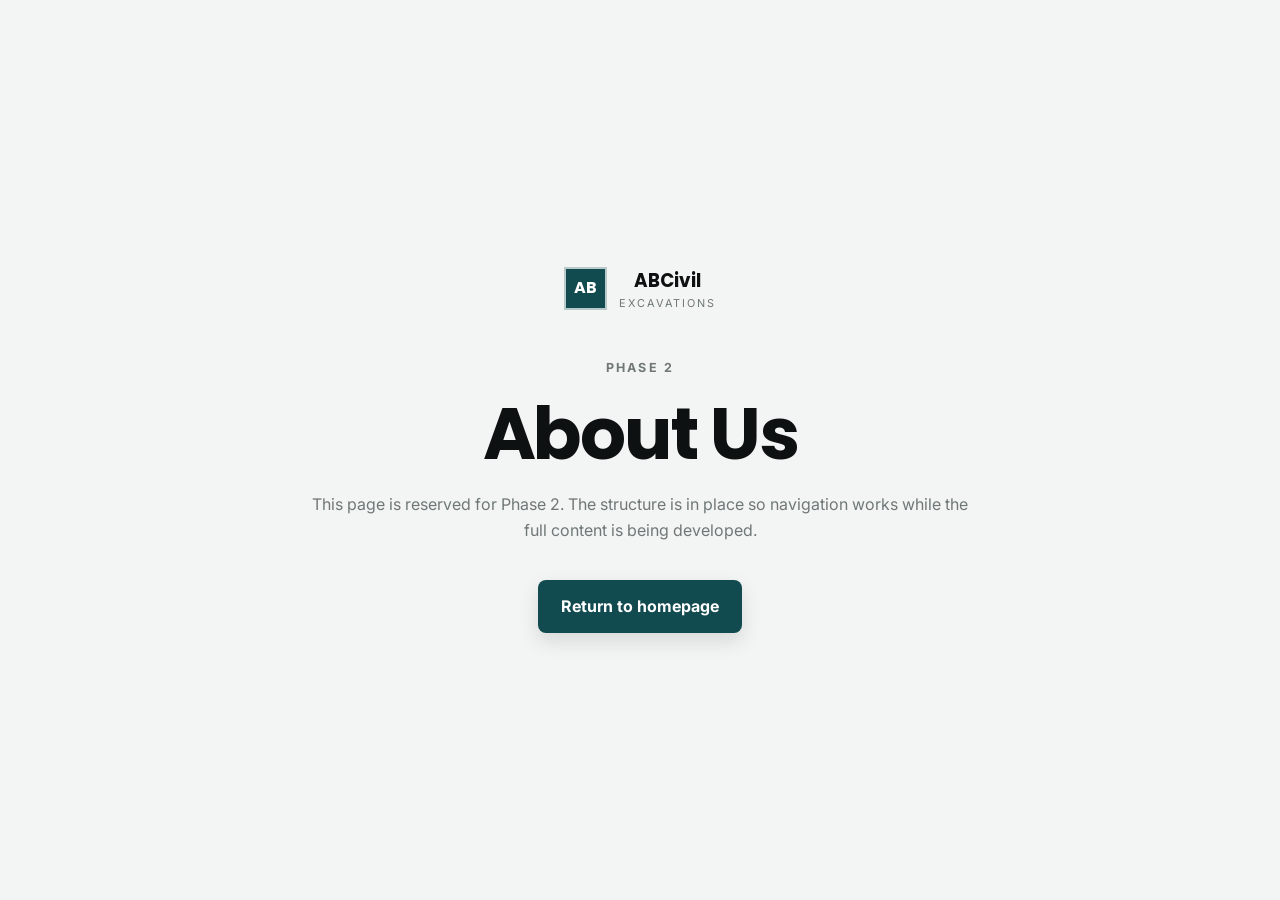
==== about.html @ b597f2ce "Build responsive Phase 1 homepage" ====
<!doctype html><html lang="en-AU"><head><meta charset="utf-8"><meta name="viewport" content="width=device-width,initial-scale=1"><title>About Us | ABCivil Excavations</title><meta name="robots" content="noindex"><link rel="preconnect" href="https://fonts.googleapis.com"><link rel="preconnect" href="https://fonts.gstatic.com" crossorigin><link href="https://fonts.googleapis.com/css2?family=Inter:wght@400;500;600&family=Poppins:wght@600;700&display=swap" rel="stylesheet"><link rel="stylesheet" href="assets/css/style.css"><style>.phase-page{min-height:100vh;display:grid;place-items:center;padding:7rem 1.5rem;background:#f3f5f4;text-align:center}.phase-page div{max-width:680px}.phase-page .brand{justify-content:center;color:#0e1111;margin-bottom:3rem}.phase-page .brand-copy small{color:#6f7777}.phase-page p{color:#6f7777}.phase-page .button{margin-top:1rem}</style></head><body><main class="phase-page"><div><a class="brand" href="index.html"><span class="brand-mark" style="color:#fff">AB</span><span class="brand-copy"><strong>ABCivil</strong><small>Excavations</small></span></a><p class="eyebrow">Phase 2</p><h1 style="font-size:clamp(2.5rem,7vw,4.5rem)">About Us</h1><p>This page is reserved for Phase 2. The structure is in place so navigation works while the full content is being developed.</p><a class="button button-primary" href="index.html">Return to homepage</a></div></main></body></html>
---- assets/css/style.css ----
:root{--green:#114a4f;--green-dark:#0b383c;--orange:#e67e22;--orange-dark:#c96917;--ink:#0e1111;--grey:#6f7777;--light:#f3f5f4;--white:#fff;--border:#dfe5e3;--shadow:0 16px 40px rgba(14,17,17,.09);--radius:10px;--container:1200px;--header-height:82px;--transition:250ms ease}
*{box-sizing:border-box}html{scroll-behavior:smooth;scroll-padding-top:var(--header-height)}body{margin:0;color:var(--ink);background:var(--white);font-family:"Inter",sans-serif;line-height:1.65;-webkit-font-smoothing:antialiased}body.menu-open{overflow:hidden}img{display:block;max-width:100%;height:auto}a{color:inherit;text-decoration:none}button{font:inherit}h1,h2,h3{margin:0 0 1rem;font-family:"Poppins",sans-serif;line-height:1.12;letter-spacing:-.03em}h1{font-size:clamp(2.75rem,6vw,5.7rem);max-width:940px}h2{font-size:clamp(2rem,4vw,3.45rem)}h3{font-size:1.25rem}p{margin:0 0 1.25rem}.container{width:min(calc(100% - 40px),var(--container));margin-inline:auto}.section{padding:clamp(5rem,9vw,8.5rem) 0}.section-tight{padding-top:clamp(4rem,7vw,6.5rem)}.eyebrow{margin-bottom:1rem;color:var(--green);font-size:.78rem;font-weight:700;letter-spacing:.18em;text-transform:uppercase}.eyebrow.light{color:#b8d0d2}.lead{font-size:clamp(1.1rem,2vw,1.35rem);line-height:1.65}.sr-only{position:absolute;width:1px;height:1px;padding:0;margin:-1px;overflow:hidden;clip:rect(0,0,0,0);white-space:nowrap;border:0}.skip-link{position:fixed;left:1rem;top:-5rem;z-index:9999;background:var(--orange);color:#fff;padding:.75rem 1rem;border-radius:6px}.skip-link:focus{top:1rem}.button{display:inline-flex;align-items:center;justify-content:center;min-height:50px;padding:.8rem 1.35rem;border:1px solid transparent;border-radius:8px;font-weight:700;box-shadow:0 8px 20px rgba(14,17,17,.12);transition:transform var(--transition),background var(--transition),box-shadow var(--transition)}.button:hover,.button:focus-visible{transform:translateY(-2px);box-shadow:0 12px 28px rgba(14,17,17,.18)}.button-primary{background:var(--green);color:#fff}.button-primary:hover{background:var(--green-dark)}.button-accent{background:var(--orange);color:#fff}.button-accent:hover{background:var(--orange-dark)}.button-large{min-height:58px;padding-inline:1.7rem}.button-group{display:flex;flex-wrap:wrap;gap:.9rem;margin-top:2rem}.text-link{display:inline-flex;gap:.45rem;align-items:center;color:var(--green);font-weight:700}.text-link span{transition:transform var(--transition)}.text-link:hover span{transform:translateX(4px)}
.site-header{position:fixed;inset:0 0 auto;z-index:100;height:var(--header-height);color:#fff;border-bottom:1px solid rgba(255,255,255,.18);transition:background var(--transition),box-shadow var(--transition),height var(--transition)}.site-header.scrolled{background:rgba(14,17,17,.96);box-shadow:0 8px 24px rgba(0,0,0,.18)}.nav-wrap{height:100%;display:flex;align-items:center;justify-content:space-between;gap:2rem}.brand{display:inline-flex;align-items:center;gap:.75rem}.brand-mark{display:grid;place-items:center;width:43px;height:43px;background:var(--green);border:2px solid rgba(255,255,255,.7);font-family:"Poppins";font-weight:700;letter-spacing:-.04em}.brand-copy{display:flex;flex-direction:column;line-height:1}.brand-copy strong{font:700 1.15rem "Poppins"}.brand-copy small{margin-top:.25rem;font-size:.68rem;letter-spacing:.18em;text-transform:uppercase;color:#cbd5d4}.primary-nav{display:flex;align-items:center;gap:1.65rem;font-size:.92rem;font-weight:600}.primary-nav>a:not(.button){position:relative}.primary-nav>a:not(.button)::after{content:"";position:absolute;left:0;right:100%;bottom:-7px;height:2px;background:var(--orange);transition:right var(--transition)}.primary-nav>a:hover::after,.primary-nav>a.active::after{right:0}.nav-cta{margin-left:.5rem}.menu-toggle{display:none;width:46px;height:46px;border:0;background:transparent}.menu-toggle span:not(.sr-only){display:block;width:26px;height:2px;margin:6px auto;background:#fff;transition:transform var(--transition),opacity var(--transition)}
.hero{position:relative;min-height:clamp(690px,88vh,920px);display:grid;align-items:center;color:#fff;overflow:hidden}.hero-media,.hero-overlay{position:absolute;inset:0}.hero-media{background:url("../images/hero/abcivil-fleet.webp") center 44%/cover no-repeat;transform:scale(1.01)}.hero-overlay{background:linear-gradient(90deg,rgba(5,14,15,.87) 0%,rgba(5,14,15,.62) 55%,rgba(5,14,15,.22) 100%),linear-gradient(0deg,rgba(5,14,15,.38),transparent 45%)}.hero-content{position:relative;z-index:1;padding-top:var(--header-height)}.hero-lead{max-width:690px;font-size:clamp(1.08rem,2vw,1.35rem);color:#e2e8e7}.scroll-cue{position:absolute;z-index:2;bottom:2rem;left:50%;width:28px;height:46px;border:1px solid rgba(255,255,255,.55);border-radius:20px}.scroll-cue span{position:absolute;top:9px;left:50%;width:4px;height:8px;border-radius:4px;background:#fff;transform:translateX(-50%);animation:scrollCue 1.8s infinite}@keyframes scrollCue{0%{opacity:0;transform:translate(-50%,0)}30%{opacity:1}100%{opacity:0;transform:translate(-50%,16px)}}
.section-heading{max-width:760px;margin-bottom:3.25rem}.section-heading.centered{text-align:center;margin-inline:auto}.section-heading>p:last-child{color:var(--grey)}.heading-row{max-width:none;display:grid;grid-template-columns:1.2fr .8fr;gap:4rem;align-items:end}.heading-row>p{max-width:480px}.trust-grid{display:grid;grid-template-columns:repeat(4,1fr);border:1px solid var(--border);background:#fff}.trust-card{padding:2.1rem;border-right:1px solid var(--border)}.trust-card:last-child{border-right:0}.trust-card svg{width:38px;height:38px;margin-bottom:1.5rem;stroke:var(--green);fill:none;stroke-width:1.6;stroke-linecap:round;stroke-linejoin:round}.trust-card p{margin:0;color:var(--grey);font-size:.94rem}.about-section{background:var(--light)}.split-layout{display:grid;grid-template-columns:1.02fr .98fr;gap:clamp(3rem,7vw,7rem);align-items:center}.image-frame{position:relative}.image-frame img{width:100%;aspect-ratio:4/3;object-fit:cover;box-shadow:var(--shadow)}.image-badge{position:absolute;right:-1.2rem;bottom:-1.2rem;display:flex;flex-direction:column;min-width:220px;padding:1.25rem 1.5rem;background:var(--green);color:#fff;box-shadow:var(--shadow)}.image-badge strong{font:700 1.25rem "Poppins"}.image-badge span{color:#c8dada;font-size:.86rem}.content-panel>p:not(.eyebrow){color:#4b5353}.services-grid{display:grid;grid-template-columns:repeat(3,1fr);gap:1.25rem}.service-card{position:relative;min-height:300px;padding:2rem;background:#fff;border:1px solid var(--border);border-radius:var(--radius);box-shadow:0 8px 24px rgba(14,17,17,.04);transition:transform var(--transition),box-shadow var(--transition),border var(--transition)}.service-card:hover{transform:translateY(-5px);box-shadow:var(--shadow);border-color:transparent}.service-card>span{display:block;margin-bottom:2.8rem;color:var(--orange);font-size:.8rem;font-weight:700}.service-card p{color:var(--grey)}.service-card a{position:absolute;left:2rem;bottom:1.8rem;color:var(--green);font-weight:700;font-size:.9rem}.testimonials-section{background:var(--ink);color:#fff}.testimonial-wrap{display:grid;grid-template-columns:.8fr 1.2fr;gap:clamp(3rem,8vw,8rem);align-items:center}.testimonial-wrap blockquote{margin:0;padding:2rem 0 2rem 2rem;border-left:3px solid var(--orange)}.testimonial-wrap blockquote p{font:600 clamp(1.25rem,2.5vw,1.9rem)/1.55 "Poppins"}.testimonial-wrap footer{color:#9eaaaa}.cta-section{padding:clamp(4rem,7vw,6rem) 0;background:var(--green);color:#fff}.cta-inner{display:flex;justify-content:space-between;align-items:center;gap:3rem}.cta-inner h2{max-width:780px}.cta-inner p{max-width:750px;color:#c8dada}.site-footer{padding-top:5rem;background:#090c0c;color:#c0c8c7}.footer-grid{display:grid;grid-template-columns:1.5fr repeat(3,1fr);gap:3rem;padding-bottom:4rem}.brand-footer{color:#fff;margin-bottom:1.5rem}.footer-grid>div:first-child p{max-width:330px}.footer-grid h2{color:#fff;font-size:.9rem;letter-spacing:.08em;text-transform:uppercase}.footer-grid>div:not(:first-child){display:flex;flex-direction:column;align-items:flex-start;gap:.65rem}.footer-grid a:hover{color:#fff}.footer-grid p{margin:0}.footer-link{color:#ef9b51!important}.footer-bottom{display:flex;justify-content:space-between;gap:2rem;padding:1.4rem 0;border-top:1px solid #222a29;font-size:.84rem}.footer-bottom p{margin:0}
.reveal{opacity:0;transform:translateY(22px);transition:opacity .75s ease,transform .75s ease}.reveal.is-visible{opacity:1;transform:none}
@media (max-width:980px){.menu-toggle{display:block;position:relative;z-index:2}.primary-nav{position:fixed;inset:0 0 0 auto;width:min(84vw,390px);padding:7rem 2rem 2rem;background:var(--ink);display:flex;flex-direction:column;align-items:stretch;gap:1.25rem;transform:translateX(100%);transition:transform var(--transition);box-shadow:-20px 0 50px rgba(0,0,0,.25)}.primary-nav.open{transform:none}.primary-nav a{font-size:1.1rem}.nav-cta{margin:1rem 0 0}.menu-toggle.active span:nth-of-type(1){transform:translateY(8px) rotate(45deg)}.menu-toggle.active span:nth-of-type(2){opacity:0}.menu-toggle.active span:nth-of-type(3){transform:translateY(-8px) rotate(-45deg)}.trust-grid{grid-template-columns:repeat(2,1fr)}.trust-card:nth-child(2){border-right:0}.trust-card:nth-child(-n+2){border-bottom:1px solid var(--border)}.split-layout{grid-template-columns:1fr}.image-frame{max-width:760px}.services-grid{grid-template-columns:repeat(2,1fr)}.footer-grid{grid-template-columns:1.5fr 1fr 1fr}.footer-grid>div:last-child{grid-column:2/4}.heading-row,.testimonial-wrap{grid-template-columns:1fr;gap:1.5rem}}
@media (max-width:680px){:root{--header-height:72px}.container{width:min(calc(100% - 28px),var(--container))}.hero{min-height:720px}.hero-overlay{background:linear-gradient(90deg,rgba(5,14,15,.9),rgba(5,14,15,.55)),linear-gradient(0deg,rgba(5,14,15,.35),transparent)}.button-group .button{width:100%}.trust-grid,.services-grid{grid-template-columns:1fr}.trust-card{border-right:0;border-bottom:1px solid var(--border)}.trust-card:last-child{border-bottom:0}.image-badge{right:.8rem;bottom:-1.3rem}.cta-inner{align-items:flex-start;flex-direction:column}.cta-inner .button{width:100%}.footer-grid{grid-template-columns:1fr}.footer-grid>div:last-child{grid-column:auto}.footer-bottom{flex-direction:column}.scroll-cue{display:none}}
@media (prefers-reduced-motion:reduce){html{scroll-behavior:auto}*,*::before,*::after{animation-duration:.01ms!important;animation-iteration-count:1!important;transition-duration:.01ms!important}.reveal{opacity:1;transform:none}}
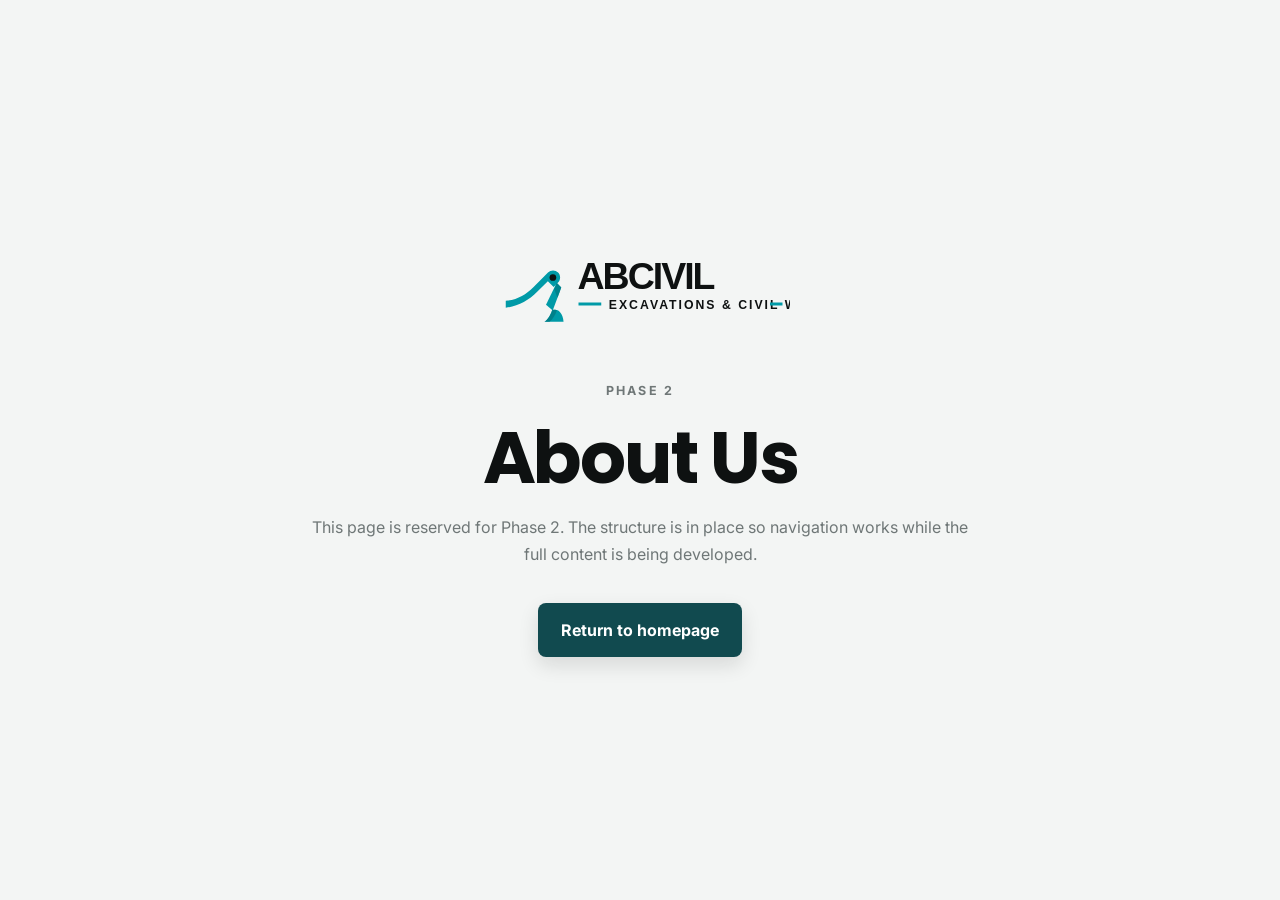
==== commit e40984af: "Added logos" ====
--- a/about.html
+++ b/about.html
@@ -1 +1 @@
-<!doctype html><html lang="en-AU"><head><meta charset="utf-8"><meta name="viewport" content="width=device-width,initial-scale=1"><title>About Us | ABCivil Excavations</title><meta name="robots" content="noindex"><link rel="preconnect" href="https://fonts.googleapis.com"><link rel="preconnect" href="https://fonts.gstatic.com" crossorigin><link href="https://fonts.googleapis.com/css2?family=Inter:wght@400;500;600&family=Poppins:wght@600;700&display=swap" rel="stylesheet"><link rel="stylesheet" href="assets/css/style.css"><style>.phase-page{min-height:100vh;display:grid;place-items:center;padding:7rem 1.5rem;background:#f3f5f4;text-align:center}.phase-page div{max-width:680px}.phase-page .brand{justify-content:center;color:#0e1111;margin-bottom:3rem}.phase-page .brand-copy small{color:#6f7777}.phase-page p{color:#6f7777}.phase-page .button{margin-top:1rem}</style></head><body><main class="phase-page"><div><a class="brand" href="index.html"><span class="brand-mark" style="color:#fff">AB</span><span class="brand-copy"><strong>ABCivil</strong><small>Excavations</small></span></a><p class="eyebrow">Phase 2</p><h1 style="font-size:clamp(2.5rem,7vw,4.5rem)">About Us</h1><p>This page is reserved for Phase 2. The structure is in place so navigation works while the full content is being developed.</p><a class="button button-primary" href="index.html">Return to homepage</a></div></main></body></html>
+<!doctype html><html lang="en-AU"><head><meta charset="utf-8"><meta name="viewport" content="width=device-width,initial-scale=1"><title>About Us | ABCivil Excavations</title><meta name="robots" content="noindex"><link rel="icon" href="favicon.ico" sizes="any"><link rel="icon" type="image/png" sizes="512x512" href="favicon.png"><link rel="apple-touch-icon" href="apple-touch-icon.png"><link rel="preconnect" href="https://fonts.googleapis.com"><link rel="preconnect" href="https://fonts.gstatic.com" crossorigin><link href="https://fonts.googleapis.com/css2?family=Inter:wght@400;500;600&family=Poppins:wght@600;700&display=swap" rel="stylesheet"><link rel="stylesheet" href="assets/css/style.css"><style>.phase-page{min-height:100vh;display:grid;place-items:center;padding:7rem 1.5rem;background:#f3f5f4;text-align:center}.phase-page div{max-width:680px}.phase-page .brand{justify-content:center;color:#0e1111;margin-bottom:3rem}.phase-page .brand-copy small{color:#6f7777}.phase-page p{color:#6f7777}.phase-page .button{margin-top:1rem}</style></head><body><main class="phase-page"><div><a class="brand" href="index.html" aria-label="ABCivil Excavations home"><img class="brand-logo phase-logo" src="assets/logos/logo.svg" alt="ABCivil Excavations &amp; Civil Works"></a><p class="eyebrow">Phase 2</p><h1 style="font-size:clamp(2.5rem,7vw,4.5rem)">About Us</h1><p>This page is reserved for Phase 2. The structure is in place so navigation works while the full content is being developed.</p><a class="button button-primary" href="index.html">Return to homepage</a></div></main></body></html>
--- a/assets/css/style.css
+++ b/assets/css/style.css
@@ -1,9 +1,11 @@
 :root{--green:#114a4f;--green-dark:#0b383c;--orange:#e67e22;--orange-dark:#c96917;--ink:#0e1111;--grey:#6f7777;--light:#f3f5f4;--white:#fff;--border:#dfe5e3;--shadow:0 16px 40px rgba(14,17,17,.09);--radius:10px;--container:1200px;--header-height:82px;--transition:250ms ease}
 *{box-sizing:border-box}html{scroll-behavior:smooth;scroll-padding-top:var(--header-height)}body{margin:0;color:var(--ink);background:var(--white);font-family:"Inter",sans-serif;line-height:1.65;-webkit-font-smoothing:antialiased}body.menu-open{overflow:hidden}img{display:block;max-width:100%;height:auto}a{color:inherit;text-decoration:none}button{font:inherit}h1,h2,h3{margin:0 0 1rem;font-family:"Poppins",sans-serif;line-height:1.12;letter-spacing:-.03em}h1{font-size:clamp(2.75rem,6vw,5.7rem);max-width:940px}h2{font-size:clamp(2rem,4vw,3.45rem)}h3{font-size:1.25rem}p{margin:0 0 1.25rem}.container{width:min(calc(100% - 40px),var(--container));margin-inline:auto}.section{padding:clamp(5rem,9vw,8.5rem) 0}.section-tight{padding-top:clamp(4rem,7vw,6.5rem)}.eyebrow{margin-bottom:1rem;color:var(--green);font-size:.78rem;font-weight:700;letter-spacing:.18em;text-transform:uppercase}.eyebrow.light{color:#b8d0d2}.lead{font-size:clamp(1.1rem,2vw,1.35rem);line-height:1.65}.sr-only{position:absolute;width:1px;height:1px;padding:0;margin:-1px;overflow:hidden;clip:rect(0,0,0,0);white-space:nowrap;border:0}.skip-link{position:fixed;left:1rem;top:-5rem;z-index:9999;background:var(--orange);color:#fff;padding:.75rem 1rem;border-radius:6px}.skip-link:focus{top:1rem}.button{display:inline-flex;align-items:center;justify-content:center;min-height:50px;padding:.8rem 1.35rem;border:1px solid transparent;border-radius:8px;font-weight:700;box-shadow:0 8px 20px rgba(14,17,17,.12);transition:transform var(--transition),background var(--transition),box-shadow var(--transition)}.button:hover,.button:focus-visible{transform:translateY(-2px);box-shadow:0 12px 28px rgba(14,17,17,.18)}.button-primary{background:var(--green);color:#fff}.button-primary:hover{background:var(--green-dark)}.button-accent{background:var(--orange);color:#fff}.button-accent:hover{background:var(--orange-dark)}.button-large{min-height:58px;padding-inline:1.7rem}.button-group{display:flex;flex-wrap:wrap;gap:.9rem;margin-top:2rem}.text-link{display:inline-flex;gap:.45rem;align-items:center;color:var(--green);font-weight:700}.text-link span{transition:transform var(--transition)}.text-link:hover span{transform:translateX(4px)}
-.site-header{position:fixed;inset:0 0 auto;z-index:100;height:var(--header-height);color:#fff;border-bottom:1px solid rgba(255,255,255,.18);transition:background var(--transition),box-shadow var(--transition),height var(--transition)}.site-header.scrolled{background:rgba(14,17,17,.96);box-shadow:0 8px 24px rgba(0,0,0,.18)}.nav-wrap{height:100%;display:flex;align-items:center;justify-content:space-between;gap:2rem}.brand{display:inline-flex;align-items:center;gap:.75rem}.brand-mark{display:grid;place-items:center;width:43px;height:43px;background:var(--green);border:2px solid rgba(255,255,255,.7);font-family:"Poppins";font-weight:700;letter-spacing:-.04em}.brand-copy{display:flex;flex-direction:column;line-height:1}.brand-copy strong{font:700 1.15rem "Poppins"}.brand-copy small{margin-top:.25rem;font-size:.68rem;letter-spacing:.18em;text-transform:uppercase;color:#cbd5d4}.primary-nav{display:flex;align-items:center;gap:1.65rem;font-size:.92rem;font-weight:600}.primary-nav>a:not(.button){position:relative}.primary-nav>a:not(.button)::after{content:"";position:absolute;left:0;right:100%;bottom:-7px;height:2px;background:var(--orange);transition:right var(--transition)}.primary-nav>a:hover::after,.primary-nav>a.active::after{right:0}.nav-cta{margin-left:.5rem}.menu-toggle{display:none;width:46px;height:46px;border:0;background:transparent}.menu-toggle span:not(.sr-only){display:block;width:26px;height:2px;margin:6px auto;background:#fff;transition:transform var(--transition),opacity var(--transition)}
+.site-header{position:fixed;inset:0 0 auto;z-index:100;height:var(--header-height);color:#fff;border-bottom:1px solid rgba(255,255,255,.18);transition:background var(--transition),box-shadow var(--transition),height var(--transition)}.site-header.scrolled{background:rgba(14,17,17,.96);box-shadow:0 8px 24px rgba(0,0,0,.18)}.nav-wrap{height:100%;display:flex;align-items:center;justify-content:space-between;gap:2rem}.brand{display:inline-flex;align-items:center}.brand-logo{display:block;width:clamp(190px,18vw,260px);height:auto}.brand-logo-footer{width:min(100%,300px)}.phase-logo{width:min(100%,420px)}.primary-nav{display:flex;align-items:center;gap:1.65rem;font-size:.92rem;font-weight:600}.primary-nav>a:not(.button){position:relative}.primary-nav>a:not(.button)::after{content:"";position:absolute;left:0;right:100%;bottom:-7px;height:2px;background:var(--orange);transition:right var(--transition)}.primary-nav>a:hover::after,.primary-nav>a.active::after{right:0}.nav-cta{margin-left:.5rem}.menu-toggle{display:none;width:46px;height:46px;border:0;background:transparent}.menu-toggle span:not(.sr-only){display:block;width:26px;height:2px;margin:6px auto;background:#fff;transition:transform var(--transition),opacity var(--transition)}
 .hero{position:relative;min-height:clamp(690px,88vh,920px);display:grid;align-items:center;color:#fff;overflow:hidden}.hero-media,.hero-overlay{position:absolute;inset:0}.hero-media{background:url("../images/hero/abcivil-fleet.webp") center 44%/cover no-repeat;transform:scale(1.01)}.hero-overlay{background:linear-gradient(90deg,rgba(5,14,15,.87) 0%,rgba(5,14,15,.62) 55%,rgba(5,14,15,.22) 100%),linear-gradient(0deg,rgba(5,14,15,.38),transparent 45%)}.hero-content{position:relative;z-index:1;padding-top:var(--header-height)}.hero-lead{max-width:690px;font-size:clamp(1.08rem,2vw,1.35rem);color:#e2e8e7}.scroll-cue{position:absolute;z-index:2;bottom:2rem;left:50%;width:28px;height:46px;border:1px solid rgba(255,255,255,.55);border-radius:20px}.scroll-cue span{position:absolute;top:9px;left:50%;width:4px;height:8px;border-radius:4px;background:#fff;transform:translateX(-50%);animation:scrollCue 1.8s infinite}@keyframes scrollCue{0%{opacity:0;transform:translate(-50%,0)}30%{opacity:1}100%{opacity:0;transform:translate(-50%,16px)}}
-.section-heading{max-width:760px;margin-bottom:3.25rem}.section-heading.centered{text-align:center;margin-inline:auto}.section-heading>p:last-child{color:var(--grey)}.heading-row{max-width:none;display:grid;grid-template-columns:1.2fr .8fr;gap:4rem;align-items:end}.heading-row>p{max-width:480px}.trust-grid{display:grid;grid-template-columns:repeat(4,1fr);border:1px solid var(--border);background:#fff}.trust-card{padding:2.1rem;border-right:1px solid var(--border)}.trust-card:last-child{border-right:0}.trust-card svg{width:38px;height:38px;margin-bottom:1.5rem;stroke:var(--green);fill:none;stroke-width:1.6;stroke-linecap:round;stroke-linejoin:round}.trust-card p{margin:0;color:var(--grey);font-size:.94rem}.about-section{background:var(--light)}.split-layout{display:grid;grid-template-columns:1.02fr .98fr;gap:clamp(3rem,7vw,7rem);align-items:center}.image-frame{position:relative}.image-frame img{width:100%;aspect-ratio:4/3;object-fit:cover;box-shadow:var(--shadow)}.image-badge{position:absolute;right:-1.2rem;bottom:-1.2rem;display:flex;flex-direction:column;min-width:220px;padding:1.25rem 1.5rem;background:var(--green);color:#fff;box-shadow:var(--shadow)}.image-badge strong{font:700 1.25rem "Poppins"}.image-badge span{color:#c8dada;font-size:.86rem}.content-panel>p:not(.eyebrow){color:#4b5353}.services-grid{display:grid;grid-template-columns:repeat(3,1fr);gap:1.25rem}.service-card{position:relative;min-height:300px;padding:2rem;background:#fff;border:1px solid var(--border);border-radius:var(--radius);box-shadow:0 8px 24px rgba(14,17,17,.04);transition:transform var(--transition),box-shadow var(--transition),border var(--transition)}.service-card:hover{transform:translateY(-5px);box-shadow:var(--shadow);border-color:transparent}.service-card>span{display:block;margin-bottom:2.8rem;color:var(--orange);font-size:.8rem;font-weight:700}.service-card p{color:var(--grey)}.service-card a{position:absolute;left:2rem;bottom:1.8rem;color:var(--green);font-weight:700;font-size:.9rem}.testimonials-section{background:var(--ink);color:#fff}.testimonial-wrap{display:grid;grid-template-columns:.8fr 1.2fr;gap:clamp(3rem,8vw,8rem);align-items:center}.testimonial-wrap blockquote{margin:0;padding:2rem 0 2rem 2rem;border-left:3px solid var(--orange)}.testimonial-wrap blockquote p{font:600 clamp(1.25rem,2.5vw,1.9rem)/1.55 "Poppins"}.testimonial-wrap footer{color:#9eaaaa}.cta-section{padding:clamp(4rem,7vw,6rem) 0;background:var(--green);color:#fff}.cta-inner{display:flex;justify-content:space-between;align-items:center;gap:3rem}.cta-inner h2{max-width:780px}.cta-inner p{max-width:750px;color:#c8dada}.site-footer{padding-top:5rem;background:#090c0c;color:#c0c8c7}.footer-grid{display:grid;grid-template-columns:1.5fr repeat(3,1fr);gap:3rem;padding-bottom:4rem}.brand-footer{color:#fff;margin-bottom:1.5rem}.footer-grid>div:first-child p{max-width:330px}.footer-grid h2{color:#fff;font-size:.9rem;letter-spacing:.08em;text-transform:uppercase}.footer-grid>div:not(:first-child){display:flex;flex-direction:column;align-items:flex-start;gap:.65rem}.footer-grid a:hover{color:#fff}.footer-grid p{margin:0}.footer-link{color:#ef9b51!important}.footer-bottom{display:flex;justify-content:space-between;gap:2rem;padding:1.4rem 0;border-top:1px solid #222a29;font-size:.84rem}.footer-bottom p{margin:0}
+.section-heading{max-width:760px;margin-bottom:3.25rem}.section-heading.centered{text-align:center;margin-inline:auto}.section-heading>p:last-child{color:var(--grey)}.heading-row{max-width:none;display:grid;grid-template-columns:1.2fr .8fr;gap:4rem;align-items:end}.heading-row>p{max-width:480px}.trust-grid{display:grid;grid-template-columns:repeat(4,1fr);border:1px solid var(--border);background:#fff}.trust-card{padding:2.1rem;border-right:1px solid var(--border)}.trust-card:last-child{border-right:0}.trust-card svg{width:38px;height:38px;margin-bottom:1.5rem;stroke:var(--green);fill:none;stroke-width:1.6;stroke-linecap:round;stroke-linejoin:round}.trust-card p{margin:0;color:var(--grey);font-size:.94rem}.about-section{background:var(--light)}.split-layout{display:grid;grid-template-columns:1.02fr .98fr;gap:clamp(3rem,7vw,7rem);align-items:center}.image-frame{position:relative}.image-frame img{width:100%;aspect-ratio:4/3;object-fit:cover;box-shadow:var(--shadow)}.image-badge{position:absolute;right:-1.2rem;bottom:-1.2rem;display:flex;flex-direction:column;min-width:220px;padding:1.25rem 1.5rem;background:var(--green);color:#fff;box-shadow:var(--shadow)}.image-badge strong{font:700 1.25rem "Poppins"}.image-badge span{color:#c8dada;font-size:.86rem}.content-panel>p:not(.eyebrow){color:#4b5353}.services-grid{display:grid;grid-template-columns:repeat(3,1fr);gap:1.25rem}.service-card{position:relative;min-height:300px;padding:2rem;background:#fff;border:1px solid var(--border);border-radius:var(--radius);box-shadow:0 8px 24px rgba(14,17,17,.04);transition:transform var(--transition),box-shadow var(--transition),border var(--transition)}.service-card:hover{transform:translateY(-5px);box-shadow:var(--shadow);border-color:transparent}.service-card>span{display:block;margin-bottom:2.8rem;color:var(--orange);font-size:.8rem;font-weight:700}.service-card p{color:var(--grey)}.service-card a{position:absolute;left:2rem;bottom:1.8rem;color:var(--green);font-weight:700;font-size:.9rem}.testimonials-section{background:var(--ink);color:#fff}.testimonial-wrap{display:grid;grid-template-columns:.8fr 1.2fr;gap:clamp(3rem,8vw,8rem);align-items:center}.testimonial-wrap blockquote{margin:0;padding:2rem 0 2rem 2rem;border-left:3px solid var(--orange)}.testimonial-wrap blockquote p{font:600 clamp(1.25rem,2.5vw,1.9rem)/1.55 "Poppins"}.testimonial-wrap footer{color:#9eaaaa}.cta-section{padding:clamp(4rem,7vw,6rem) 0;background:var(--green);color:#fff}.cta-inner{display:flex;justify-content:space-between;align-items:center;gap:3rem}.cta-inner h2{max-width:780px}.cta-inner p{max-width:750px;color:#c8dada}.site-footer{padding-top:5rem;background:#090c0c;color:#c0c8c7}.footer-grid{display:grid;grid-template-columns:1.5fr repeat(3,1fr);gap:3rem;padding-bottom:4rem}.brand-footer{color:#fff;margin-bottom:1.5rem;display:inline-flex}.footer-grid>div:first-child p{max-width:330px}.footer-grid h2{color:#fff;font-size:.9rem;letter-spacing:.08em;text-transform:uppercase}.footer-grid>div:not(:first-child){display:flex;flex-direction:column;align-items:flex-start;gap:.65rem}.footer-grid a:hover{color:#fff}.footer-grid p{margin:0}.footer-link{color:#ef9b51!important}.footer-bottom{display:flex;justify-content:space-between;gap:2rem;padding:1.4rem 0;border-top:1px solid #222a29;font-size:.84rem}.footer-bottom p{margin:0}
 .reveal{opacity:0;transform:translateY(22px);transition:opacity .75s ease,transform .75s ease}.reveal.is-visible{opacity:1;transform:none}
 @media (max-width:980px){.menu-toggle{display:block;position:relative;z-index:2}.primary-nav{position:fixed;inset:0 0 0 auto;width:min(84vw,390px);padding:7rem 2rem 2rem;background:var(--ink);display:flex;flex-direction:column;align-items:stretch;gap:1.25rem;transform:translateX(100%);transition:transform var(--transition);box-shadow:-20px 0 50px rgba(0,0,0,.25)}.primary-nav.open{transform:none}.primary-nav a{font-size:1.1rem}.nav-cta{margin:1rem 0 0}.menu-toggle.active span:nth-of-type(1){transform:translateY(8px) rotate(45deg)}.menu-toggle.active span:nth-of-type(2){opacity:0}.menu-toggle.active span:nth-of-type(3){transform:translateY(-8px) rotate(-45deg)}.trust-grid{grid-template-columns:repeat(2,1fr)}.trust-card:nth-child(2){border-right:0}.trust-card:nth-child(-n+2){border-bottom:1px solid var(--border)}.split-layout{grid-template-columns:1fr}.image-frame{max-width:760px}.services-grid{grid-template-columns:repeat(2,1fr)}.footer-grid{grid-template-columns:1.5fr 1fr 1fr}.footer-grid>div:last-child{grid-column:2/4}.heading-row,.testimonial-wrap{grid-template-columns:1fr;gap:1.5rem}}
 @media (max-width:680px){:root{--header-height:72px}.container{width:min(calc(100% - 28px),var(--container))}.hero{min-height:720px}.hero-overlay{background:linear-gradient(90deg,rgba(5,14,15,.9),rgba(5,14,15,.55)),linear-gradient(0deg,rgba(5,14,15,.35),transparent)}.button-group .button{width:100%}.trust-grid,.services-grid{grid-template-columns:1fr}.trust-card{border-right:0;border-bottom:1px solid var(--border)}.trust-card:last-child{border-bottom:0}.image-badge{right:.8rem;bottom:-1.3rem}.cta-inner{align-items:flex-start;flex-direction:column}.cta-inner .button{width:100%}.footer-grid{grid-template-columns:1fr}.footer-grid>div:last-child{grid-column:auto}.footer-bottom{flex-direction:column}.scroll-cue{display:none}}
 @media (prefers-reduced-motion:reduce){html{scroll-behavior:auto}*,*::before,*::after{animation-duration:.01ms!important;animation-iteration-count:1!important;transition-duration:.01ms!important}.reveal{opacity:1;transform:none}}
+
+@media (max-width:680px){.brand-logo{width:178px}.brand-logo-footer{width:240px}.phase-logo{width:min(100%,330px)}}
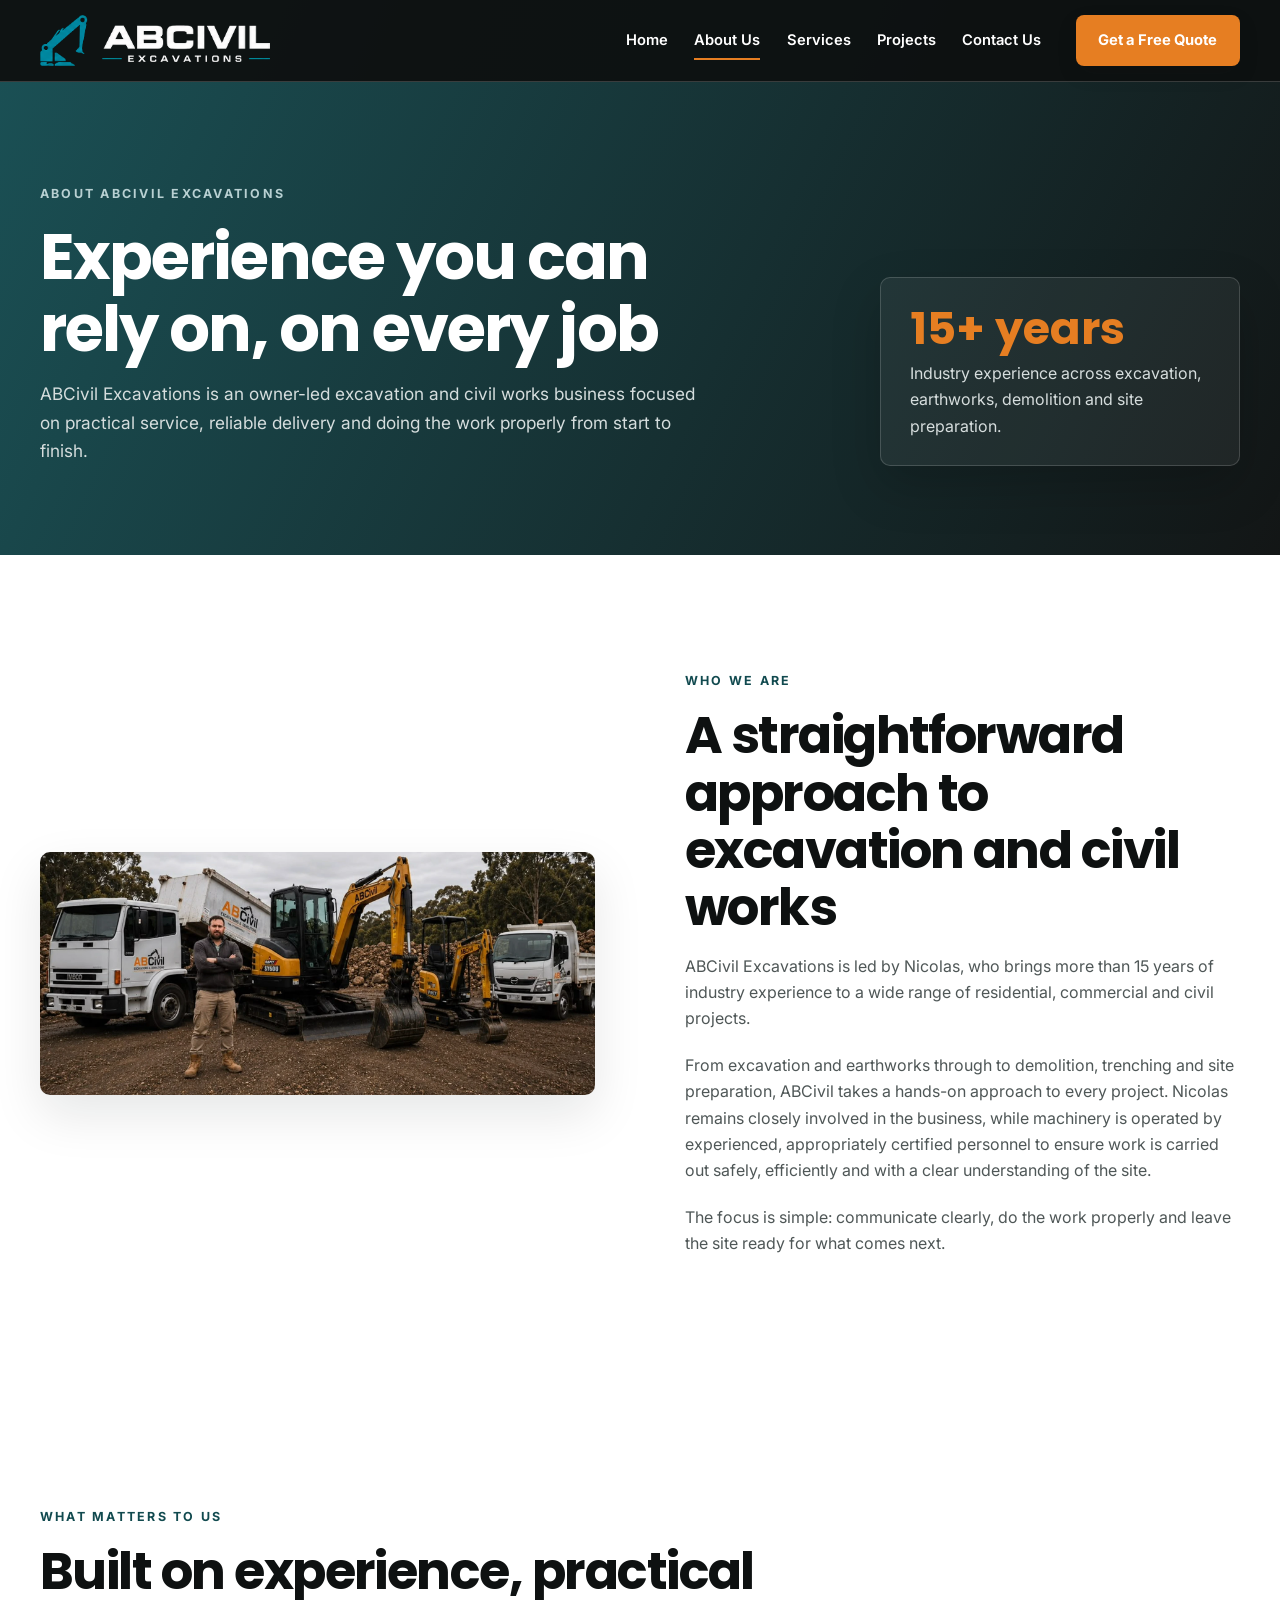
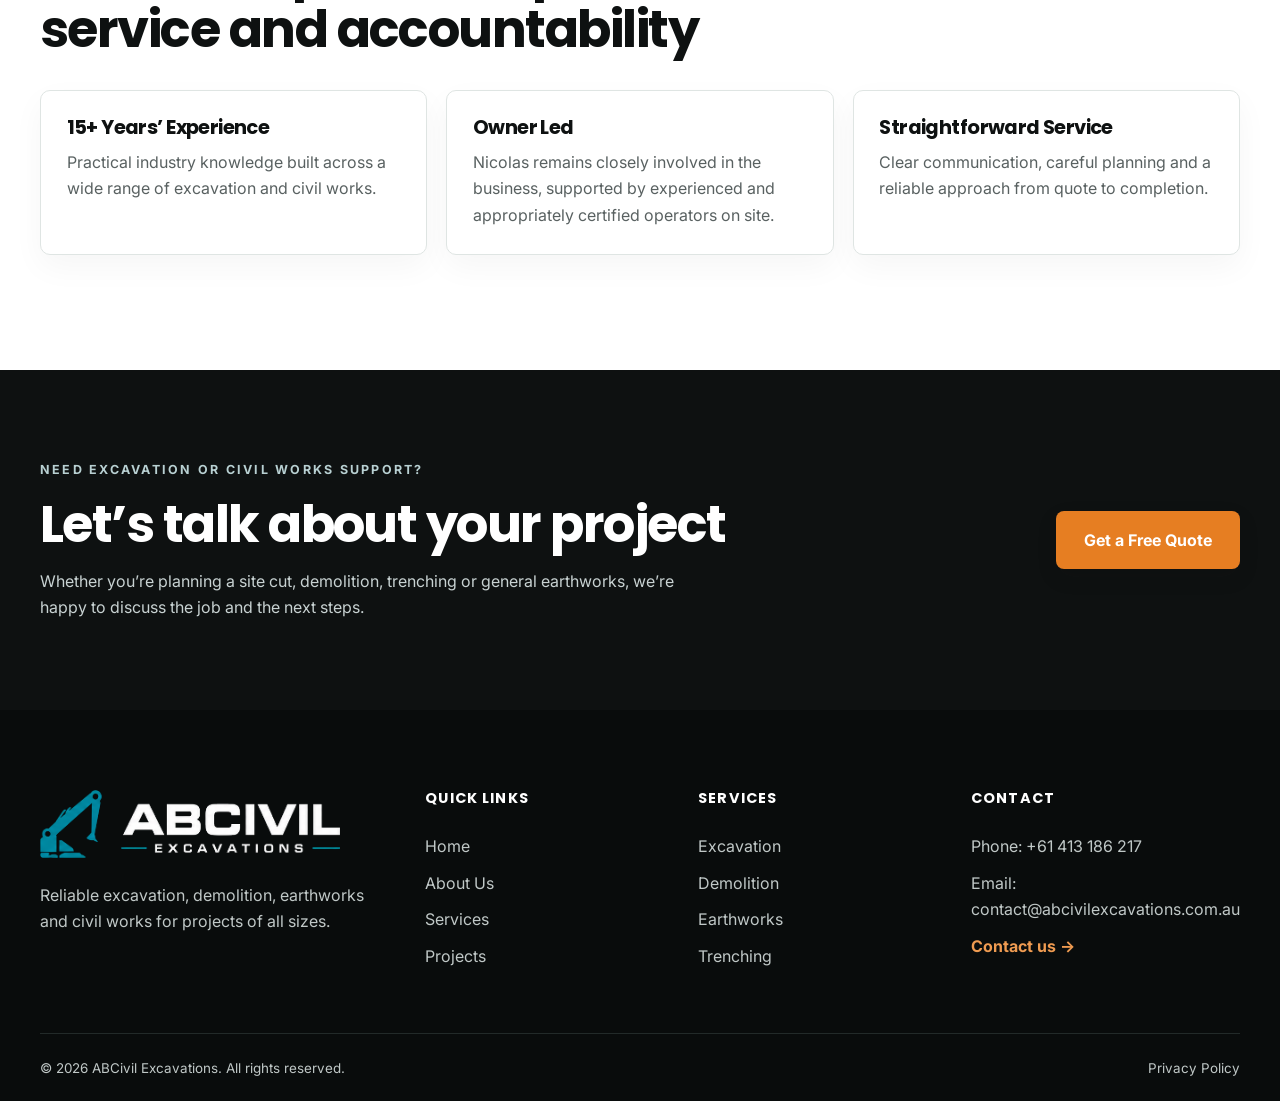
==== commit 6842c6cf: "Phase 2: build about page" ====
--- a/about.html
+++ b/about.html
@@ -1 +1,150 @@
-<!doctype html><html lang="en-AU"><head><meta charset="utf-8"><meta name="viewport" content="width=device-width,initial-scale=1"><title>About Us | ABCivil Excavations</title><meta name="robots" content="noindex"><link rel="icon" href="favicon.ico" sizes="any"><link rel="icon" type="image/png" sizes="512x512" href="favicon.png"><link rel="apple-touch-icon" href="apple-touch-icon.png"><link rel="preconnect" href="https://fonts.googleapis.com"><link rel="preconnect" href="https://fonts.gstatic.com" crossorigin><link href="https://fonts.googleapis.com/css2?family=Inter:wght@400;500;600&family=Poppins:wght@600;700&display=swap" rel="stylesheet"><link rel="stylesheet" href="assets/css/style.css"><style>.phase-page{min-height:100vh;display:grid;place-items:center;padding:7rem 1.5rem;background:#f3f5f4;text-align:center}.phase-page div{max-width:680px}.phase-page .brand{justify-content:center;color:#0e1111;margin-bottom:3rem}.phase-page .brand-copy small{color:#6f7777}.phase-page p{color:#6f7777}.phase-page .button{margin-top:1rem}</style></head><body><main class="phase-page"><div><a class="brand" href="index.html" aria-label="ABCivil Excavations home"><img class="brand-logo phase-logo" src="assets/logos/logo.svg" alt="ABCivil Excavations &amp; Civil Works"></a><p class="eyebrow">Phase 2</p><h1 style="font-size:clamp(2.5rem,7vw,4.5rem)">About Us</h1><p>This page is reserved for Phase 2. The structure is in place so navigation works while the full content is being developed.</p><a class="button button-primary" href="index.html">Return to homepage</a></div></main></body></html>
+<!doctype html>
+<html lang="en-AU">
+<head>
+  <meta charset="utf-8">
+  <meta name="viewport" content="width=device-width, initial-scale=1">
+  <title>About Us | ABCivil Excavations</title>
+  <meta name="description" content="Learn more about ABCivil Excavations, a practical owner-led excavation and civil works business backed by more than 15 years of industry experience.">
+  <meta name="theme-color" content="#114a4f">
+  <meta property="og:type" content="website">
+  <meta property="og:title" content="About Us | ABCivil Excavations">
+  <meta property="og:description" content="Owner-led excavation and civil works backed by more than 15 years of industry experience.">
+  <meta property="og:image" content="assets/images/about/about-nicolas-machinery.webp">
+  <link rel="preconnect" href="https://fonts.googleapis.com">
+  <link rel="preconnect" href="https://fonts.gstatic.com" crossorigin>
+  <link href="https://fonts.googleapis.com/css2?family=Inter:wght@400;500;600&family=Poppins:wght@600;700&display=swap" rel="stylesheet">
+  <link rel="stylesheet" href="assets/css/style.css">
+  <link rel="stylesheet" href="assets/css/about.css">
+  <script defer src="assets/js/main.js"></script>
+</head>
+<body class="about-page">
+  <a class="skip-link" href="#main-content">Skip to main content</a>
+
+  <header class="site-header" data-header>
+    <div class="container nav-wrap">
+      <a class="brand" href="index.html" aria-label="ABCivil Excavations home">
+        <img class="brand-logo" src="assets/logos/logo.svg" alt="ABCivil Excavations">
+      </a>
+
+      <button class="menu-toggle" type="button" aria-expanded="false" aria-controls="primary-navigation" data-menu-toggle>
+        <span class="sr-only">Open navigation</span>
+        <span></span><span></span><span></span>
+      </button>
+
+      <nav class="primary-nav" id="primary-navigation" aria-label="Primary navigation" data-navigation>
+        <a href="index.html">Home</a>
+        <a class="active" href="about.html">About Us</a>
+        <a href="services.html">Services</a>
+        <a href="projects.html">Projects</a>
+        <a href="contact.html">Contact Us</a>
+        <a class="button button-accent nav-cta" href="contact.html">Get a Free Quote</a>
+      </nav>
+    </div>
+  </header>
+
+  <main id="main-content">
+    <section class="about-hero">
+      <div class="container about-hero-grid">
+        <div class="about-hero-copy reveal is-visible">
+          <p class="eyebrow light">About ABCivil Excavations</p>
+          <h1>Experience you can rely on, on every job</h1>
+          <p>ABCivil Excavations is an owner-led excavation and civil works business focused on practical service, reliable delivery and doing the work properly from start to finish.</p>
+        </div>
+
+        <div class="about-hero-badge reveal is-visible">
+          <span>15+ years</span>
+          <p>Industry experience across excavation, earthworks, demolition and site preparation.</p>
+        </div>
+      </div>
+    </section>
+
+    <section class="section about-story" aria-labelledby="about-story-title">
+      <div class="container about-story-grid">
+        <div class="about-story-media reveal">
+          <img src="assets/images/about/about-nicolas-machinery.webp" alt="Nicolas standing with ABCivil Excavations machinery">
+        </div>
+
+        <div class="about-story-copy reveal">
+          <p class="eyebrow">Who we are</p>
+          <h2 id="about-story-title">A straightforward approach to excavation and civil works</h2>
+          <p>ABCivil Excavations is led by Nicolas, who brings more than 15 years of industry experience to a wide range of residential, commercial and civil projects.</p>
+          <p>From excavation and earthworks through to demolition, trenching and site preparation, ABCivil takes a hands-on approach to every project. Nicolas remains closely involved in the business, while machinery is operated by experienced, appropriately certified personnel to ensure work is carried out safely, efficiently and with a clear understanding of the site.</p>
+          <p>The focus is simple: communicate clearly, do the work properly and leave the site ready for what comes next.</p>
+        </div>
+      </div>
+    </section>
+
+    <section class="section about-values" aria-labelledby="about-values-title">
+      <div class="container reveal">
+        <div class="section-heading">
+          <p class="eyebrow">What matters to us</p>
+          <h2 id="about-values-title">Built on experience, practical service and accountability</h2>
+        </div>
+
+        <div class="value-grid">
+          <article class="value-card">
+            <h3>15+ Years’ Experience</h3>
+            <p>Practical industry knowledge built across a wide range of excavation and civil works.</p>
+          </article>
+
+          <article class="value-card">
+            <h3>Owner Led</h3>
+            <p>Nicolas remains closely involved in the business, supported by experienced and appropriately certified operators on site.</p>
+          </article>
+
+          <article class="value-card">
+            <h3>Straightforward Service</h3>
+            <p>Clear communication, careful planning and a reliable approach from quote to completion.</p>
+          </article>
+        </div>
+      </div>
+    </section>
+
+    <section class="about-cta" aria-labelledby="about-cta-title">
+      <div class="container about-cta-inner reveal">
+        <div>
+          <p class="eyebrow light">Need excavation or civil works support?</p>
+          <h2 id="about-cta-title">Let’s talk about your project</h2>
+          <p>Whether you’re planning a site cut, demolition, trenching or general earthworks, we’re happy to discuss the job and the next steps.</p>
+        </div>
+        <a class="button button-accent button-large" href="contact.html">Get a Free Quote</a>
+      </div>
+    </section>
+  </main>
+
+  <footer class="site-footer">
+    <div class="container footer-grid">
+      <div>
+        <a class="brand brand-footer" href="index.html" aria-label="ABCivil Excavations home">
+          <img class="brand-logo brand-logo-footer" src="assets/logos/logo.svg" alt="ABCivil Excavations">
+        </a>
+        <p>Reliable excavation, demolition, earthworks and civil works for projects of all sizes.</p>
+      </div>
+      <div>
+        <h2>Quick links</h2>
+        <a href="index.html">Home</a>
+        <a href="about.html">About Us</a>
+        <a href="services.html">Services</a>
+        <a href="projects.html">Projects</a>
+      </div>
+      <div>
+        <h2>Services</h2>
+        <a href="services.html#excavation">Excavation</a>
+        <a href="services.html#demolition">Demolition</a>
+        <a href="services.html#earthworks">Earthworks</a>
+        <a href="services.html#trenching">Trenching</a>
+      </div>
+      <div>
+        <h2>Contact</h2>
+        <p>Phone: <a href="tel:+61413186217">+61 413 186 217</a></p>
+        <p>Email: <a href="mailto:contact@abcivilexcavations.com.au">contact@abcivilexcavations.com.au</a></p>
+        <a class="text-link footer-link" href="contact.html">Contact us →</a>
+      </div>
+    </div>
+    <div class="container footer-bottom">
+      <p>© <span data-year></span> ABCivil Excavations. All rights reserved.</p>
+      <a href="#">Privacy Policy</a>
+    </div>
+  </footer>
+</body>
+</html>
--- a/assets/css/style.css
+++ b/assets/css/style.css
@@ -1,11 +1,11 @@
 :root{--green:#114a4f;--green-dark:#0b383c;--orange:#e67e22;--orange-dark:#c96917;--ink:#0e1111;--grey:#6f7777;--light:#f3f5f4;--white:#fff;--border:#dfe5e3;--shadow:0 16px 40px rgba(14,17,17,.09);--radius:10px;--container:1200px;--header-height:82px;--transition:250ms ease}
 *{box-sizing:border-box}html{scroll-behavior:smooth;scroll-padding-top:var(--header-height)}body{margin:0;color:var(--ink);background:var(--white);font-family:"Inter",sans-serif;line-height:1.65;-webkit-font-smoothing:antialiased}body.menu-open{overflow:hidden}img{display:block;max-width:100%;height:auto}a{color:inherit;text-decoration:none}button{font:inherit}h1,h2,h3{margin:0 0 1rem;font-family:"Poppins",sans-serif;line-height:1.12;letter-spacing:-.03em}h1{font-size:clamp(2.75rem,6vw,5.7rem);max-width:940px}h2{font-size:clamp(2rem,4vw,3.45rem)}h3{font-size:1.25rem}p{margin:0 0 1.25rem}.container{width:min(calc(100% - 40px),var(--container));margin-inline:auto}.section{padding:clamp(5rem,9vw,8.5rem) 0}.section-tight{padding-top:clamp(4rem,7vw,6.5rem)}.eyebrow{margin-bottom:1rem;color:var(--green);font-size:.78rem;font-weight:700;letter-spacing:.18em;text-transform:uppercase}.eyebrow.light{color:#b8d0d2}.lead{font-size:clamp(1.1rem,2vw,1.35rem);line-height:1.65}.sr-only{position:absolute;width:1px;height:1px;padding:0;margin:-1px;overflow:hidden;clip:rect(0,0,0,0);white-space:nowrap;border:0}.skip-link{position:fixed;left:1rem;top:-5rem;z-index:9999;background:var(--orange);color:#fff;padding:.75rem 1rem;border-radius:6px}.skip-link:focus{top:1rem}.button{display:inline-flex;align-items:center;justify-content:center;min-height:50px;padding:.8rem 1.35rem;border:1px solid transparent;border-radius:8px;font-weight:700;box-shadow:0 8px 20px rgba(14,17,17,.12);transition:transform var(--transition),background var(--transition),box-shadow var(--transition)}.button:hover,.button:focus-visible{transform:translateY(-2px);box-shadow:0 12px 28px rgba(14,17,17,.18)}.button-primary{background:var(--green);color:#fff}.button-primary:hover{background:var(--green-dark)}.button-accent{background:var(--orange);color:#fff}.button-accent:hover{background:var(--orange-dark)}.button-large{min-height:58px;padding-inline:1.7rem}.button-group{display:flex;flex-wrap:wrap;gap:.9rem;margin-top:2rem}.text-link{display:inline-flex;gap:.45rem;align-items:center;color:var(--green);font-weight:700}.text-link span{transition:transform var(--transition)}.text-link:hover span{transform:translateX(4px)}
 .site-header{position:fixed;inset:0 0 auto;z-index:100;height:var(--header-height);color:#fff;border-bottom:1px solid rgba(255,255,255,.18);transition:background var(--transition),box-shadow var(--transition),height var(--transition)}.site-header.scrolled{background:rgba(14,17,17,.96);box-shadow:0 8px 24px rgba(0,0,0,.18)}.nav-wrap{height:100%;display:flex;align-items:center;justify-content:space-between;gap:2rem}.brand{display:inline-flex;align-items:center}.brand-logo{display:block;width:clamp(190px,18vw,260px);height:auto}.brand-logo-footer{width:min(100%,300px)}.phase-logo{width:min(100%,420px)}.primary-nav{display:flex;align-items:center;gap:1.65rem;font-size:.92rem;font-weight:600}.primary-nav>a:not(.button){position:relative}.primary-nav>a:not(.button)::after{content:"";position:absolute;left:0;right:100%;bottom:-7px;height:2px;background:var(--orange);transition:right var(--transition)}.primary-nav>a:hover::after,.primary-nav>a.active::after{right:0}.nav-cta{margin-left:.5rem}.menu-toggle{display:none;width:46px;height:46px;border:0;background:transparent}.menu-toggle span:not(.sr-only){display:block;width:26px;height:2px;margin:6px auto;background:#fff;transition:transform var(--transition),opacity var(--transition)}
-.hero{position:relative;min-height:clamp(690px,88vh,920px);display:grid;align-items:center;color:#fff;overflow:hidden}.hero-media,.hero-overlay{position:absolute;inset:0}.hero-media{background:url("../images/hero/abcivil-fleet.webp") center 44%/cover no-repeat;transform:scale(1.01)}.hero-overlay{background:linear-gradient(90deg,rgba(5,14,15,.87) 0%,rgba(5,14,15,.62) 55%,rgba(5,14,15,.22) 100%),linear-gradient(0deg,rgba(5,14,15,.38),transparent 45%)}.hero-content{position:relative;z-index:1;padding-top:var(--header-height)}.hero-lead{max-width:690px;font-size:clamp(1.08rem,2vw,1.35rem);color:#e2e8e7}.scroll-cue{position:absolute;z-index:2;bottom:2rem;left:50%;width:28px;height:46px;border:1px solid rgba(255,255,255,.55);border-radius:20px}.scroll-cue span{position:absolute;top:9px;left:50%;width:4px;height:8px;border-radius:4px;background:#fff;transform:translateX(-50%);animation:scrollCue 1.8s infinite}@keyframes scrollCue{0%{opacity:0;transform:translate(-50%,0)}30%{opacity:1}100%{opacity:0;transform:translate(-50%,16px)}}
+.hero{position:relative;min-height:clamp(690px,88vh,920px);display:grid;align-items:center;color:#fff;overflow:hidden}.hero-media,.hero-overlay{position:absolute;inset:0}.hero-media{background:url("../images/hero/abcivil-fleet.webp") 42% 44%/cover no-repeat;transform:scale(1.01)}.hero-overlay{background:linear-gradient(90deg,rgba(5,14,15,.87) 0%,rgba(5,14,15,.62) 55%,rgba(5,14,15,.22) 100%),linear-gradient(0deg,rgba(5,14,15,.38),transparent 45%)}.hero-content{position:relative;z-index:1;padding-top:var(--header-height)}.hero h1{font-size:clamp(2.8rem,5vw,5rem);line-height:1.05;max-width:850px}.hero-lead{max-width:690px;font-size:clamp(1.08rem,2vw,1.35rem);color:#e2e8e7}.scroll-cue{position:absolute;z-index:2;bottom:2rem;left:50%;width:28px;height:46px;border:1px solid rgba(255,255,255,.55);border-radius:20px}.scroll-cue span{position:absolute;top:9px;left:50%;width:4px;height:8px;border-radius:4px;background:#fff;transform:translateX(-50%);animation:scrollCue 1.8s infinite}@keyframes scrollCue{0%{opacity:0;transform:translate(-50%,0)}30%{opacity:1}100%{opacity:0;transform:translate(-50%,16px)}}
 .section-heading{max-width:760px;margin-bottom:3.25rem}.section-heading.centered{text-align:center;margin-inline:auto}.section-heading>p:last-child{color:var(--grey)}.heading-row{max-width:none;display:grid;grid-template-columns:1.2fr .8fr;gap:4rem;align-items:end}.heading-row>p{max-width:480px}.trust-grid{display:grid;grid-template-columns:repeat(4,1fr);border:1px solid var(--border);background:#fff}.trust-card{padding:2.1rem;border-right:1px solid var(--border)}.trust-card:last-child{border-right:0}.trust-card svg{width:38px;height:38px;margin-bottom:1.5rem;stroke:var(--green);fill:none;stroke-width:1.6;stroke-linecap:round;stroke-linejoin:round}.trust-card p{margin:0;color:var(--grey);font-size:.94rem}.about-section{background:var(--light)}.split-layout{display:grid;grid-template-columns:1.02fr .98fr;gap:clamp(3rem,7vw,7rem);align-items:center}.image-frame{position:relative}.image-frame img{width:100%;aspect-ratio:4/3;object-fit:cover;box-shadow:var(--shadow)}.image-badge{position:absolute;right:-1.2rem;bottom:-1.2rem;display:flex;flex-direction:column;min-width:220px;padding:1.25rem 1.5rem;background:var(--green);color:#fff;box-shadow:var(--shadow)}.image-badge strong{font:700 1.25rem "Poppins"}.image-badge span{color:#c8dada;font-size:.86rem}.content-panel>p:not(.eyebrow){color:#4b5353}.services-grid{display:grid;grid-template-columns:repeat(3,1fr);gap:1.25rem}.service-card{position:relative;min-height:300px;padding:2rem;background:#fff;border:1px solid var(--border);border-radius:var(--radius);box-shadow:0 8px 24px rgba(14,17,17,.04);transition:transform var(--transition),box-shadow var(--transition),border var(--transition)}.service-card:hover{transform:translateY(-5px);box-shadow:var(--shadow);border-color:transparent}.service-card>span{display:block;margin-bottom:2.8rem;color:var(--orange);font-size:.8rem;font-weight:700}.service-card p{color:var(--grey)}.service-card a{position:absolute;left:2rem;bottom:1.8rem;color:var(--green);font-weight:700;font-size:.9rem}.testimonials-section{background:var(--ink);color:#fff}.testimonial-wrap{display:grid;grid-template-columns:.8fr 1.2fr;gap:clamp(3rem,8vw,8rem);align-items:center}.testimonial-wrap blockquote{margin:0;padding:2rem 0 2rem 2rem;border-left:3px solid var(--orange)}.testimonial-wrap blockquote p{font:600 clamp(1.25rem,2.5vw,1.9rem)/1.55 "Poppins"}.testimonial-wrap footer{color:#9eaaaa}.cta-section{padding:clamp(4rem,7vw,6rem) 0;background:var(--green);color:#fff}.cta-inner{display:flex;justify-content:space-between;align-items:center;gap:3rem}.cta-inner h2{max-width:780px}.cta-inner p{max-width:750px;color:#c8dada}.site-footer{padding-top:5rem;background:#090c0c;color:#c0c8c7}.footer-grid{display:grid;grid-template-columns:1.5fr repeat(3,1fr);gap:3rem;padding-bottom:4rem}.brand-footer{color:#fff;margin-bottom:1.5rem;display:inline-flex}.footer-grid>div:first-child p{max-width:330px}.footer-grid h2{color:#fff;font-size:.9rem;letter-spacing:.08em;text-transform:uppercase}.footer-grid>div:not(:first-child){display:flex;flex-direction:column;align-items:flex-start;gap:.65rem}.footer-grid a:hover{color:#fff}.footer-grid p{margin:0}.footer-link{color:#ef9b51!important}.footer-bottom{display:flex;justify-content:space-between;gap:2rem;padding:1.4rem 0;border-top:1px solid #222a29;font-size:.84rem}.footer-bottom p{margin:0}
 .reveal{opacity:0;transform:translateY(22px);transition:opacity .75s ease,transform .75s ease}.reveal.is-visible{opacity:1;transform:none}
 @media (max-width:980px){.menu-toggle{display:block;position:relative;z-index:2}.primary-nav{position:fixed;inset:0 0 0 auto;width:min(84vw,390px);padding:7rem 2rem 2rem;background:var(--ink);display:flex;flex-direction:column;align-items:stretch;gap:1.25rem;transform:translateX(100%);transition:transform var(--transition);box-shadow:-20px 0 50px rgba(0,0,0,.25)}.primary-nav.open{transform:none}.primary-nav a{font-size:1.1rem}.nav-cta{margin:1rem 0 0}.menu-toggle.active span:nth-of-type(1){transform:translateY(8px) rotate(45deg)}.menu-toggle.active span:nth-of-type(2){opacity:0}.menu-toggle.active span:nth-of-type(3){transform:translateY(-8px) rotate(-45deg)}.trust-grid{grid-template-columns:repeat(2,1fr)}.trust-card:nth-child(2){border-right:0}.trust-card:nth-child(-n+2){border-bottom:1px solid var(--border)}.split-layout{grid-template-columns:1fr}.image-frame{max-width:760px}.services-grid{grid-template-columns:repeat(2,1fr)}.footer-grid{grid-template-columns:1.5fr 1fr 1fr}.footer-grid>div:last-child{grid-column:2/4}.heading-row,.testimonial-wrap{grid-template-columns:1fr;gap:1.5rem}}
-@media (max-width:680px){:root{--header-height:72px}.container{width:min(calc(100% - 28px),var(--container))}.hero{min-height:720px}.hero-overlay{background:linear-gradient(90deg,rgba(5,14,15,.9),rgba(5,14,15,.55)),linear-gradient(0deg,rgba(5,14,15,.35),transparent)}.button-group .button{width:100%}.trust-grid,.services-grid{grid-template-columns:1fr}.trust-card{border-right:0;border-bottom:1px solid var(--border)}.trust-card:last-child{border-bottom:0}.image-badge{right:.8rem;bottom:-1.3rem}.cta-inner{align-items:flex-start;flex-direction:column}.cta-inner .button{width:100%}.footer-grid{grid-template-columns:1fr}.footer-grid>div:last-child{grid-column:auto}.footer-bottom{flex-direction:column}.scroll-cue{display:none}}
+@media (max-width:680px){:root{--header-height:72px}.container{width:min(calc(100% - 28px),var(--container))}.hero{min-height:720px}.hero-media{background-position:48% 44%}.hero-overlay{background:linear-gradient(90deg,rgba(5,14,15,.9),rgba(5,14,15,.55)),linear-gradient(0deg,rgba(5,14,15,.35),transparent)}.button-group .button{width:100%}.trust-grid,.services-grid{grid-template-columns:1fr}.trust-card{border-right:0;border-bottom:1px solid var(--border)}.trust-card:last-child{border-bottom:0}.image-badge{right:.8rem;bottom:-1.3rem}.cta-inner{align-items:flex-start;flex-direction:column}.cta-inner .button{width:100%}.footer-grid{grid-template-columns:1fr}.footer-grid>div:last-child{grid-column:auto}.footer-bottom{flex-direction:column}.scroll-cue{display:none}}
 @media (prefers-reduced-motion:reduce){html{scroll-behavior:auto}*,*::before,*::after{animation-duration:.01ms!important;animation-iteration-count:1!important;transition-duration:.01ms!important}.reveal{opacity:1;transform:none}}
 
 @media (max-width:680px){.brand-logo{width:178px}.brand-logo-footer{width:240px}.phase-logo{width:min(100%,330px)}}
--- a/assets/css/about.css
+++ b/assets/css/about.css
@@ -0,0 +1,152 @@
+/* Phase 2 — About page
+   Scoped to .about-page so the existing homepage styling remains untouched. */
+
+.about-page .site-header {
+  background: rgba(14,17,17,.96);
+}
+
+.about-hero {
+  padding: calc(var(--header-height) + clamp(4rem, 8vw, 7rem)) 0 clamp(4rem, 7vw, 6rem);
+  background:
+    linear-gradient(115deg, rgba(17,74,79,.96), rgba(14,17,17,.98));
+  color: var(--white);
+}
+
+.about-hero-grid {
+  display: grid;
+  grid-template-columns: 1.2fr .8fr;
+  gap: clamp(3rem, 8vw, 8rem);
+  align-items: end;
+}
+
+.about-hero h1 {
+  max-width: 860px;
+  font-size: clamp(2.8rem, 5vw, 4.8rem);
+}
+
+.about-hero-copy > p:last-child {
+  max-width: 700px;
+  margin-bottom: 0;
+  color: #d5dddd;
+  font-size: 1.08rem;
+}
+
+.about-hero-badge {
+  max-width: 360px;
+  justify-self: end;
+  padding: 1.8rem 1.8rem 1.6rem;
+  border: 1px solid rgba(255,255,255,.16);
+  border-radius: var(--radius);
+  background: rgba(255,255,255,.06);
+  box-shadow: 0 20px 50px rgba(0,0,0,.18);
+}
+
+.about-hero-badge span {
+  display: block;
+  margin-bottom: .5rem;
+  color: var(--orange);
+  font: 700 clamp(1.9rem, 4vw, 2.8rem)/1 "Poppins", sans-serif;
+}
+
+.about-hero-badge p {
+  margin: 0;
+  color: #d6dddd;
+}
+
+.about-story-grid {
+  display: grid;
+  grid-template-columns: 1fr 1fr;
+  gap: clamp(2.5rem, 7vw, 7rem);
+  align-items: center;
+}
+
+.about-story-media img {
+  width: 100%;
+  display: block;
+  border-radius: var(--radius);
+  object-fit: cover;
+  box-shadow: 0 20px 50px rgba(14,17,17,.10);
+}
+
+.about-story-copy > p:not(.eyebrow) {
+  color: #4f5757;
+}
+
+.section-heading {
+  max-width: 820px;
+  margin-bottom: 2rem;
+}
+
+.value-grid {
+  display: grid;
+  grid-template-columns: repeat(3, minmax(0, 1fr));
+  gap: 1.2rem;
+}
+
+.value-card {
+  padding: 1.6rem;
+  border: 1px solid var(--border);
+  border-radius: var(--radius);
+  background: var(--white);
+  box-shadow: 0 12px 32px rgba(14,17,17,.04);
+}
+
+.value-card h3 {
+  margin-bottom: .65rem;
+  font-size: 1.22rem;
+}
+
+.value-card p {
+  margin-bottom: 0;
+  color: #596161;
+}
+
+.about-cta {
+  padding: clamp(4rem, 7vw, 6rem) 0;
+  background: var(--ink);
+  color: var(--white);
+}
+
+.about-cta-inner {
+  display: grid;
+  grid-template-columns: 1fr auto;
+  gap: clamp(2rem, 7vw, 7rem);
+  align-items: center;
+}
+
+.about-cta-inner h2 {
+  margin-bottom: .9rem;
+}
+
+.about-cta-inner p:last-child {
+  max-width: 680px;
+  margin-bottom: 0;
+  color: #c8d2d2;
+}
+
+@media (max-width: 980px) {
+  .about-hero-grid,
+  .about-story-grid,
+  .about-cta-inner {
+    grid-template-columns: 1fr;
+  }
+
+  .about-hero-badge {
+    justify-self: start;
+  }
+
+  .value-grid {
+    grid-template-columns: 1fr;
+  }
+}
+
+@media (max-width: 640px) {
+  .about-hero-badge {
+    max-width: none;
+    width: 100%;
+  }
+
+  .about-cta-inner .button {
+    width: 100%;
+  }
+}
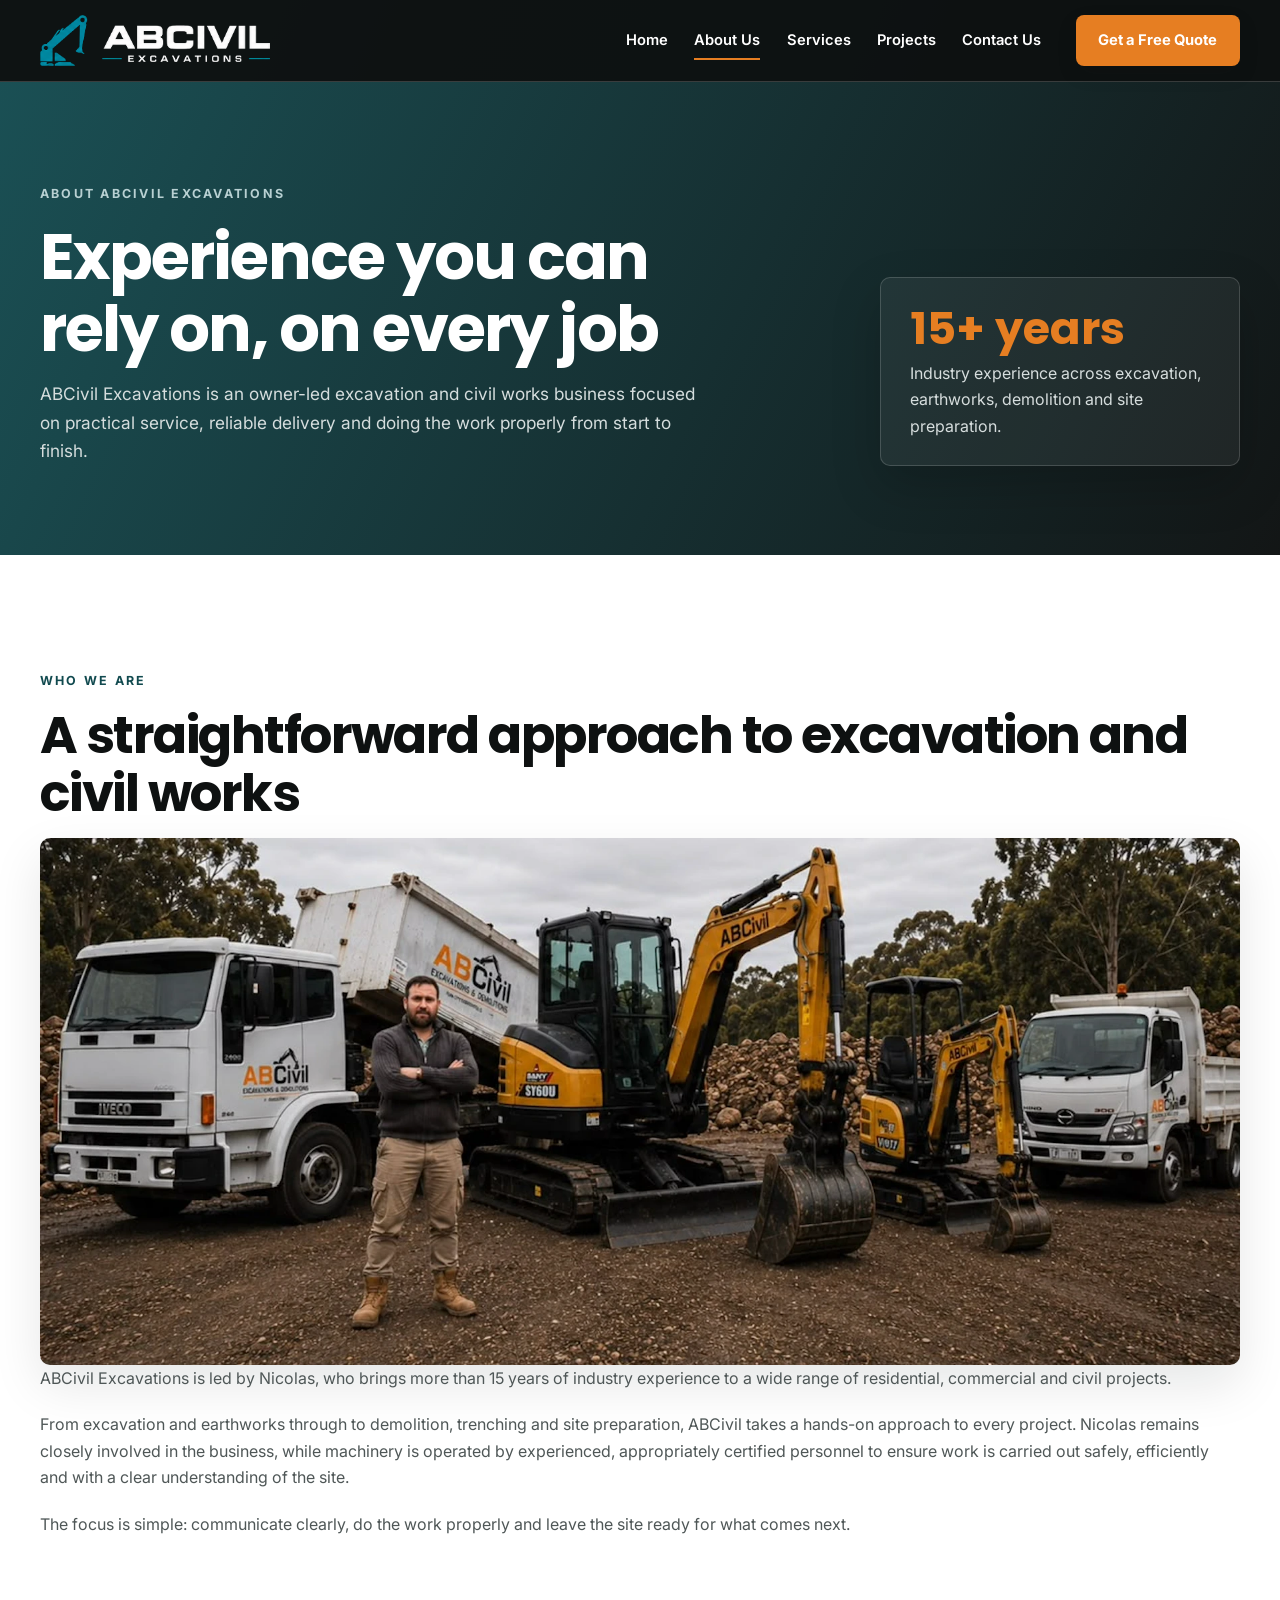
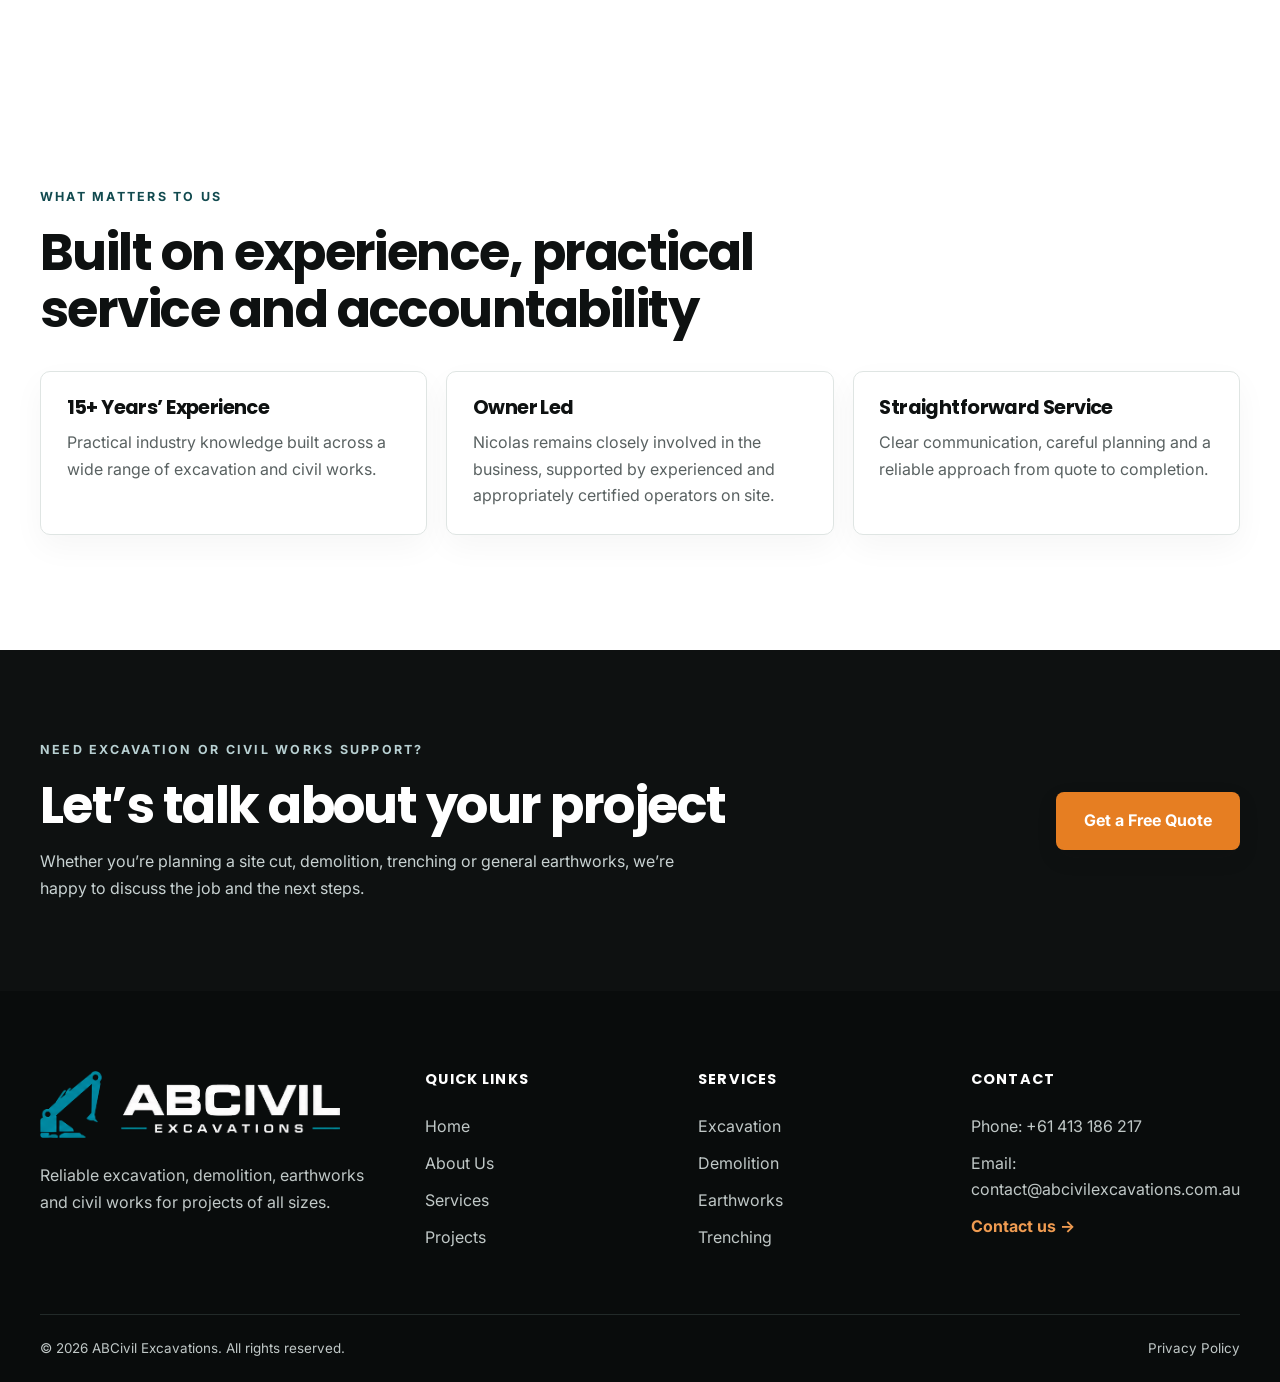
==== commit 3bf9dd2c: "update about" ====
--- a/about.html
+++ b/about.html
@@ -59,14 +59,17 @@
     </section>
 
     <section class="section about-story" aria-labelledby="about-story-title">
-      <div class="container about-story-grid">
+      <div class="container">
+        <div class="about-story-heading reveal">
+          <p class="eyebrow">Who we are</p>
+          <h2 id="about-story-title">A straightforward approach to excavation and civil works</h2>
+        </div>
+
         <div class="about-story-media reveal">
           <img src="assets/images/about/about-nicolas-machinery.webp" alt="Nicolas standing with ABCivil Excavations machinery">
         </div>
 
         <div class="about-story-copy reveal">
-          <p class="eyebrow">Who we are</p>
-          <h2 id="about-story-title">A straightforward approach to excavation and civil works</h2>
           <p>ABCivil Excavations is led by Nicolas, who brings more than 15 years of industry experience to a wide range of residential, commercial and civil projects.</p>
           <p>From excavation and earthworks through to demolition, trenching and site preparation, ABCivil takes a hands-on approach to every project. Nicolas remains closely involved in the business, while machinery is operated by experienced, appropriately certified personnel to ensure work is carried out safely, efficiently and with a clear understanding of the site.</p>
           <p>The focus is simple: communicate clearly, do the work properly and leave the site ready for what comes next.</p>
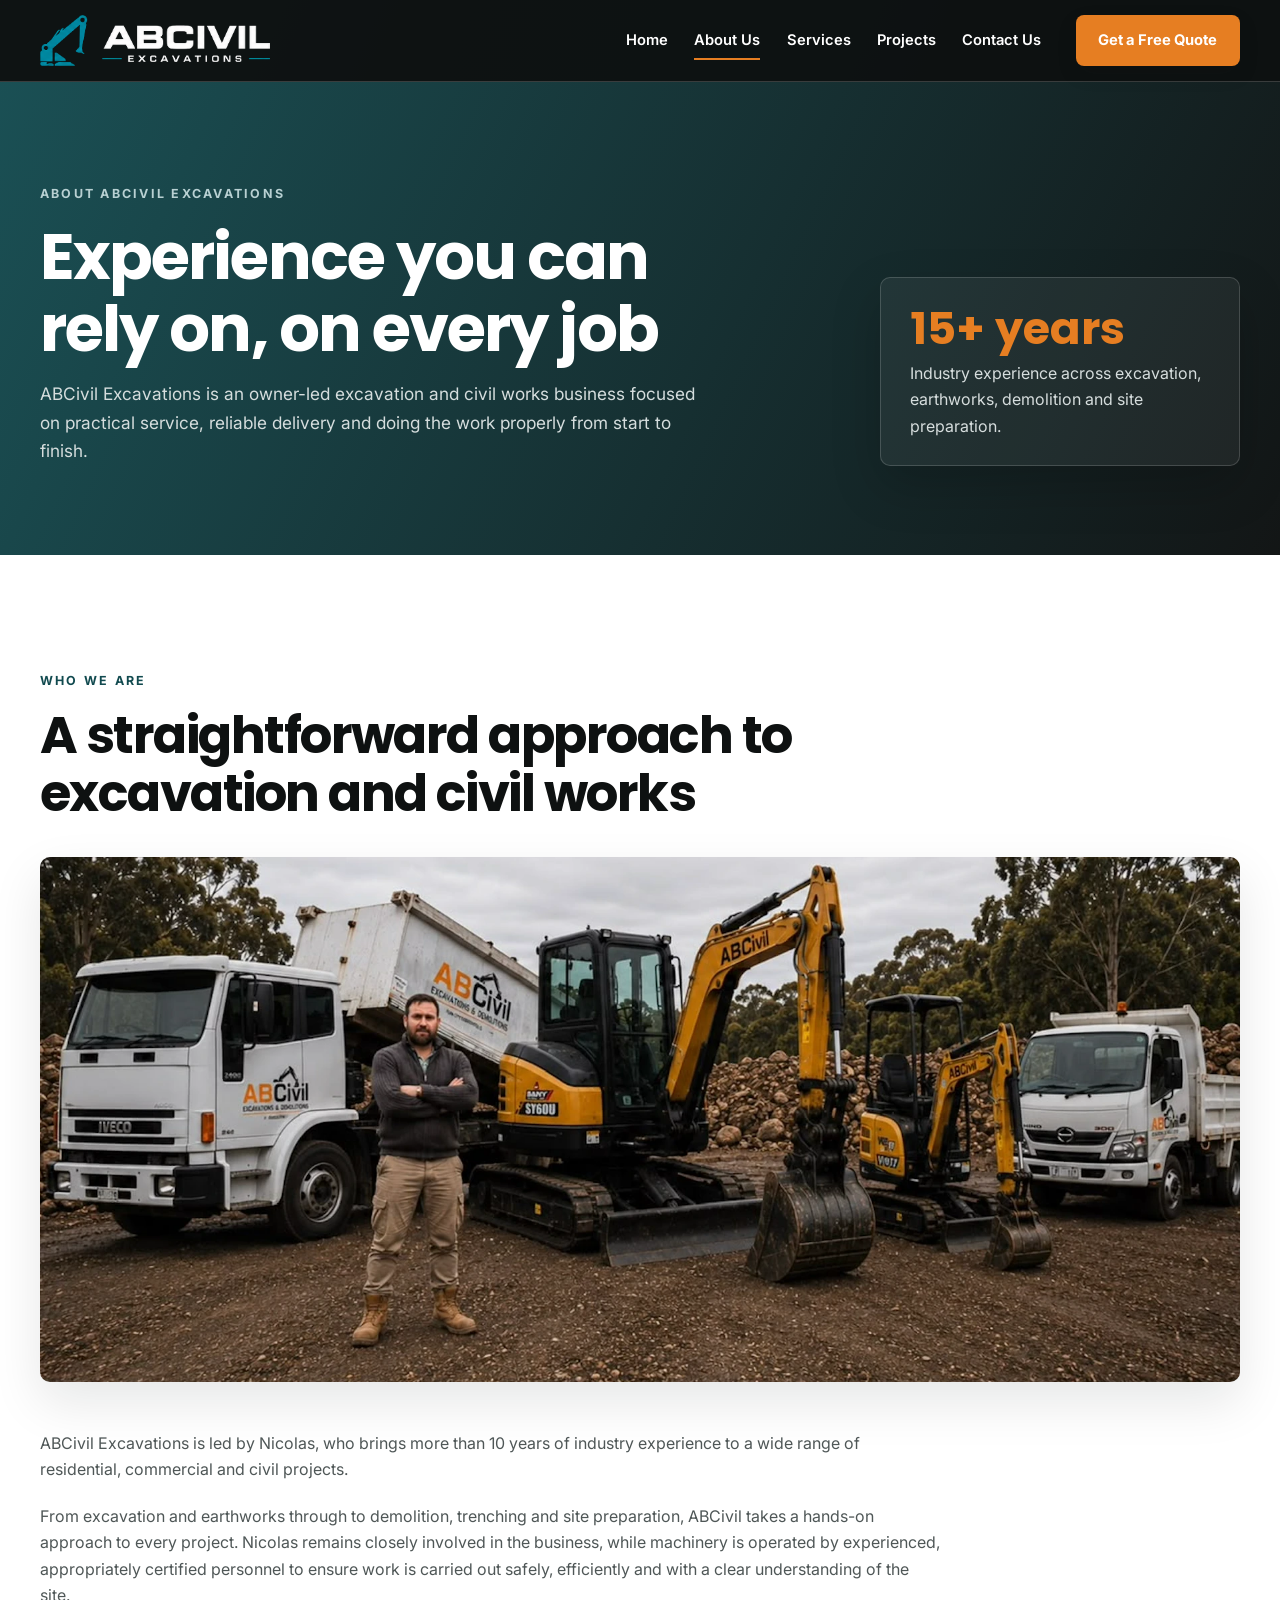
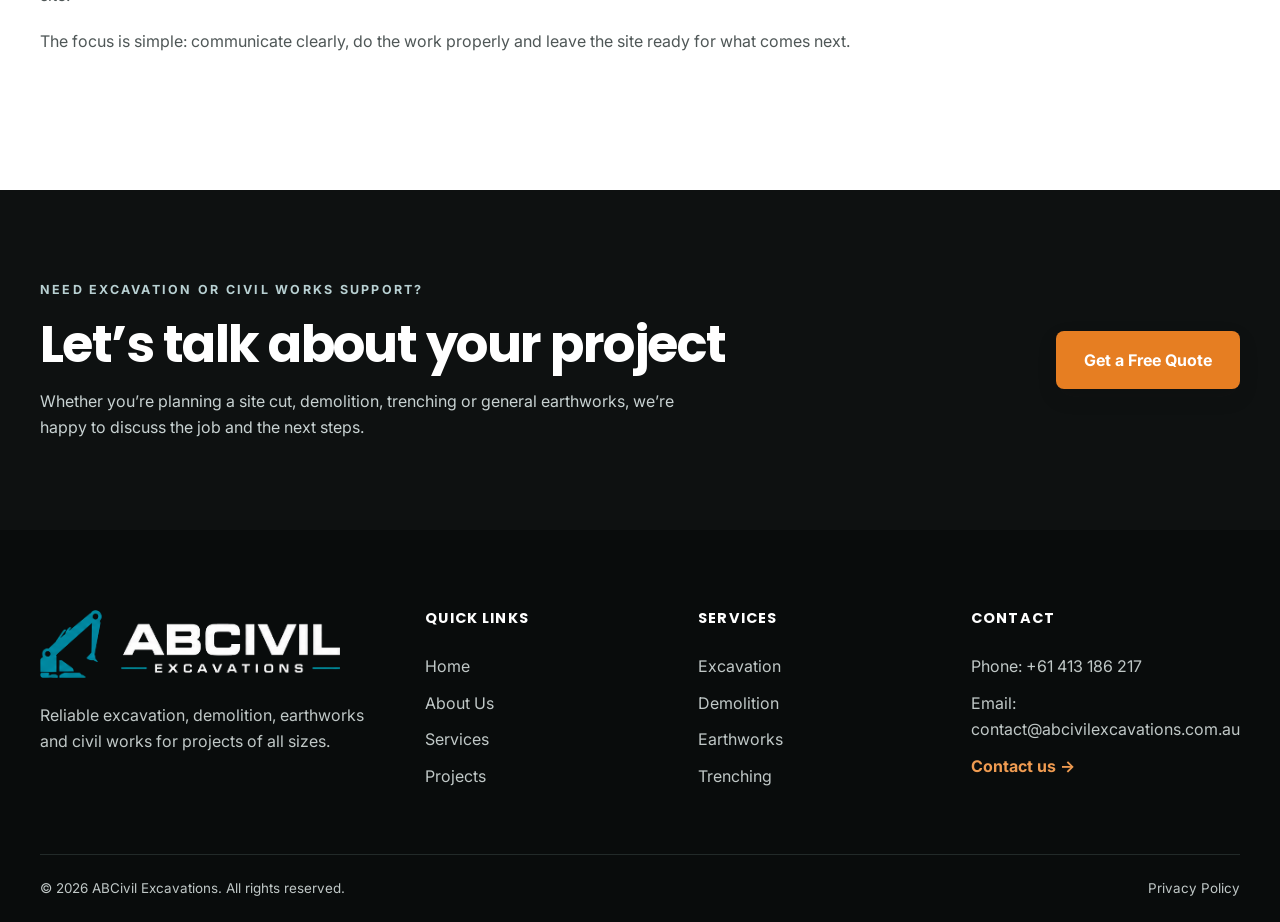
==== commit 89e115ca: "Revise industry experience from 15 to 10 years and removed section in about us Updated the experienc" ====
--- a/about.html
+++ b/about.html
@@ -8,7 +8,7 @@
   <meta name="theme-color" content="#114a4f">
   <meta property="og:type" content="website">
   <meta property="og:title" content="About Us | ABCivil Excavations">
-  <meta property="og:description" content="Owner-led excavation and civil works backed by more than 15 years of industry experience.">
+  <meta property="og:description" content="Owner-led excavation and civil works backed by more than 10 years of industry experience.">
   <meta property="og:image" content="assets/images/about/about-nicolas-machinery.webp">
   <link rel="preconnect" href="https://fonts.googleapis.com">
   <link rel="preconnect" href="https://fonts.gstatic.com" crossorigin>
@@ -70,35 +70,9 @@
         </div>
 
         <div class="about-story-copy reveal">
-          <p>ABCivil Excavations is led by Nicolas, who brings more than 15 years of industry experience to a wide range of residential, commercial and civil projects.</p>
+          <p>ABCivil Excavations is led by Nicolas, who brings more than 10 years of industry experience to a wide range of residential, commercial and civil projects.</p>
           <p>From excavation and earthworks through to demolition, trenching and site preparation, ABCivil takes a hands-on approach to every project. Nicolas remains closely involved in the business, while machinery is operated by experienced, appropriately certified personnel to ensure work is carried out safely, efficiently and with a clear understanding of the site.</p>
           <p>The focus is simple: communicate clearly, do the work properly and leave the site ready for what comes next.</p>
-        </div>
-      </div>
-    </section>
-
-    <section class="section about-values" aria-labelledby="about-values-title">
-      <div class="container reveal">
-        <div class="section-heading">
-          <p class="eyebrow">What matters to us</p>
-          <h2 id="about-values-title">Built on experience, practical service and accountability</h2>
-        </div>
-
-        <div class="value-grid">
-          <article class="value-card">
-            <h3>15+ Years’ Experience</h3>
-            <p>Practical industry knowledge built across a wide range of excavation and civil works.</p>
-          </article>
-
-          <article class="value-card">
-            <h3>Owner Led</h3>
-            <p>Nicolas remains closely involved in the business, supported by experienced and appropriately certified operators on site.</p>
-          </article>
-
-          <article class="value-card">
-            <h3>Straightforward Service</h3>
-            <p>Clear communication, careful planning and a reliable approach from quote to completion.</p>
-          </article>
         </div>
       </div>
     </section>
--- a/assets/css/about.css
+++ b/assets/css/about.css
@@ -53,22 +53,30 @@
   color: #d6dddd;
 }
 
-.about-story-grid {
-  display: grid;
-  grid-template-columns: 1fr 1fr;
-  gap: clamp(2.5rem, 7vw, 7rem);
-  align-items: center;
+.about-story-heading {
+  max-width: 860px;
+  margin-bottom: 2.2rem;
+}
+
+.about-story-media {
+  margin-bottom: clamp(2rem, 4vw, 3rem);
 }
 
 .about-story-media img {
   width: 100%;
   display: block;
+  aspect-ratio: 16 / 7;
+  object-fit: cover;
+  object-position: center center;
   border-radius: var(--radius);
-  object-fit: cover;
   box-shadow: 0 20px 50px rgba(14,17,17,.10);
 }
 
-.about-story-copy > p:not(.eyebrow) {
+.about-story-copy {
+  max-width: 900px;
+}
+
+.about-story-copy p {
   color: #4f5757;
 }
 
@@ -126,7 +134,6 @@
 
 @media (max-width: 980px) {
   .about-hero-grid,
-  .about-story-grid,
   .about-cta-inner {
     grid-template-columns: 1fr;
   }
@@ -138,6 +145,10 @@
   .value-grid {
     grid-template-columns: 1fr;
   }
+
+  .about-story-media img {
+    aspect-ratio: 16 / 8;
+  }
 }
 
 @media (max-width: 640px) {
@@ -146,6 +157,10 @@
     width: 100%;
   }
 
+  .about-story-media img {
+    aspect-ratio: auto;
+  }
+
   .about-cta-inner .button {
     width: 100%;
   }
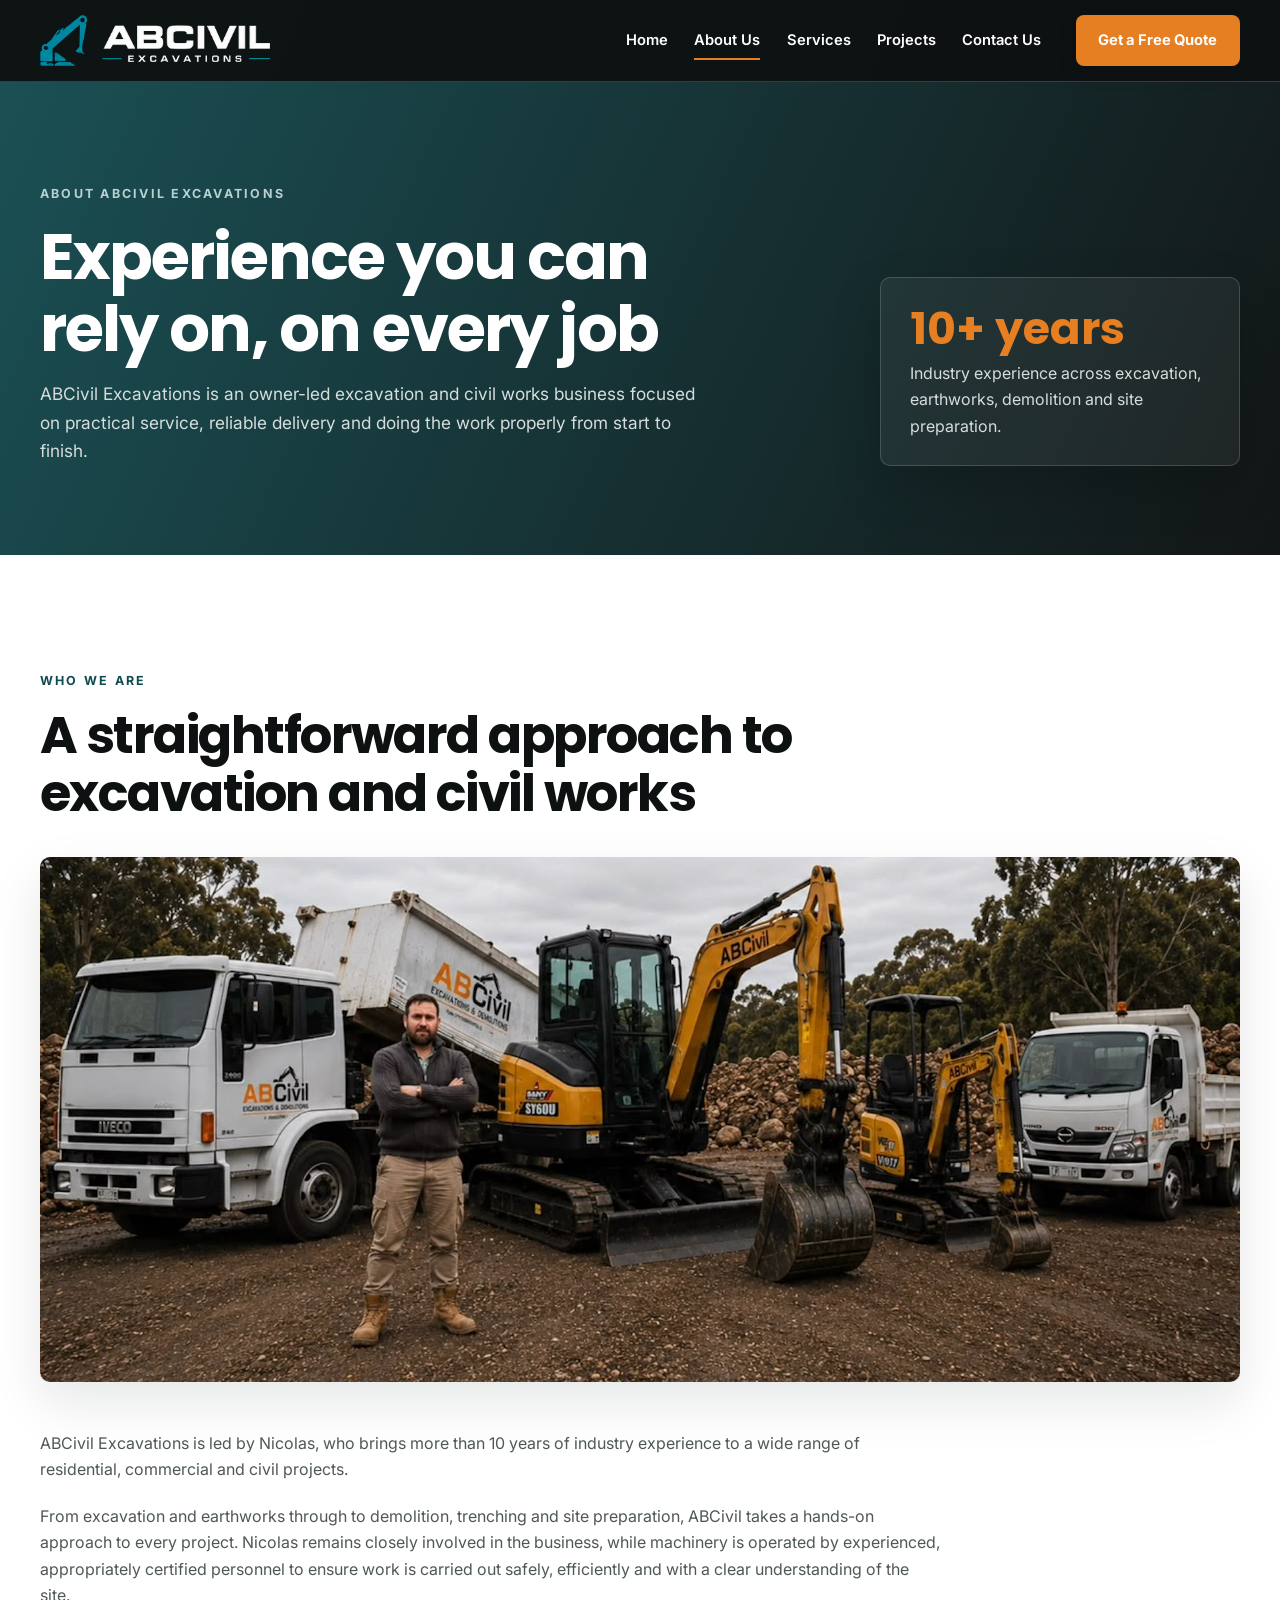
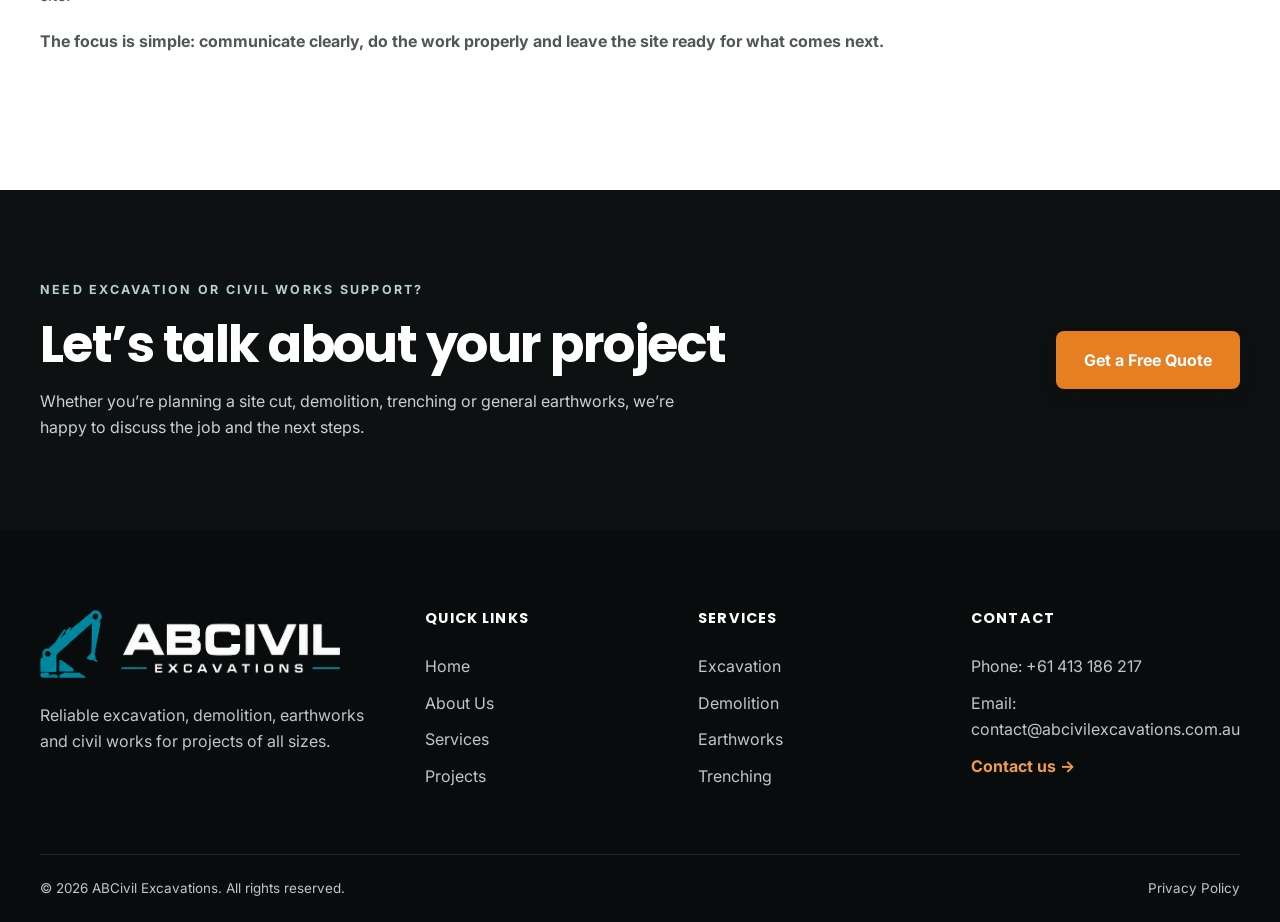
==== commit 3998b4b1: "Update industry experience references in about.html Updated the description meta tag and adjusted ex" ====
--- a/about.html
+++ b/about.html
@@ -4,7 +4,7 @@
   <meta charset="utf-8">
   <meta name="viewport" content="width=device-width, initial-scale=1">
   <title>About Us | ABCivil Excavations</title>
-  <meta name="description" content="Learn more about ABCivil Excavations, a practical owner-led excavation and civil works business backed by more than 15 years of industry experience.">
+  <meta name="description" content="Learn more about ABCivil Excavations, a practical owner-led excavation and civil works business backed by more than 10 years of industry experience.">
   <meta name="theme-color" content="#114a4f">
   <meta property="og:type" content="website">
   <meta property="og:title" content="About Us | ABCivil Excavations">
@@ -52,7 +52,7 @@
         </div>
 
         <div class="about-hero-badge reveal is-visible">
-          <span>15+ years</span>
+          <span>10+ years</span>
           <p>Industry experience across excavation, earthworks, demolition and site preparation.</p>
         </div>
       </div>
@@ -72,7 +72,7 @@
         <div class="about-story-copy reveal">
           <p>ABCivil Excavations is led by Nicolas, who brings more than 10 years of industry experience to a wide range of residential, commercial and civil projects.</p>
           <p>From excavation and earthworks through to demolition, trenching and site preparation, ABCivil takes a hands-on approach to every project. Nicolas remains closely involved in the business, while machinery is operated by experienced, appropriately certified personnel to ensure work is carried out safely, efficiently and with a clear understanding of the site.</p>
-          <p>The focus is simple: communicate clearly, do the work properly and leave the site ready for what comes next.</p>
+          <p><strong>The focus is simple: communicate clearly, do the work properly and leave the site ready for what comes next.</strong></p>
         </div>
       </div>
     </section>
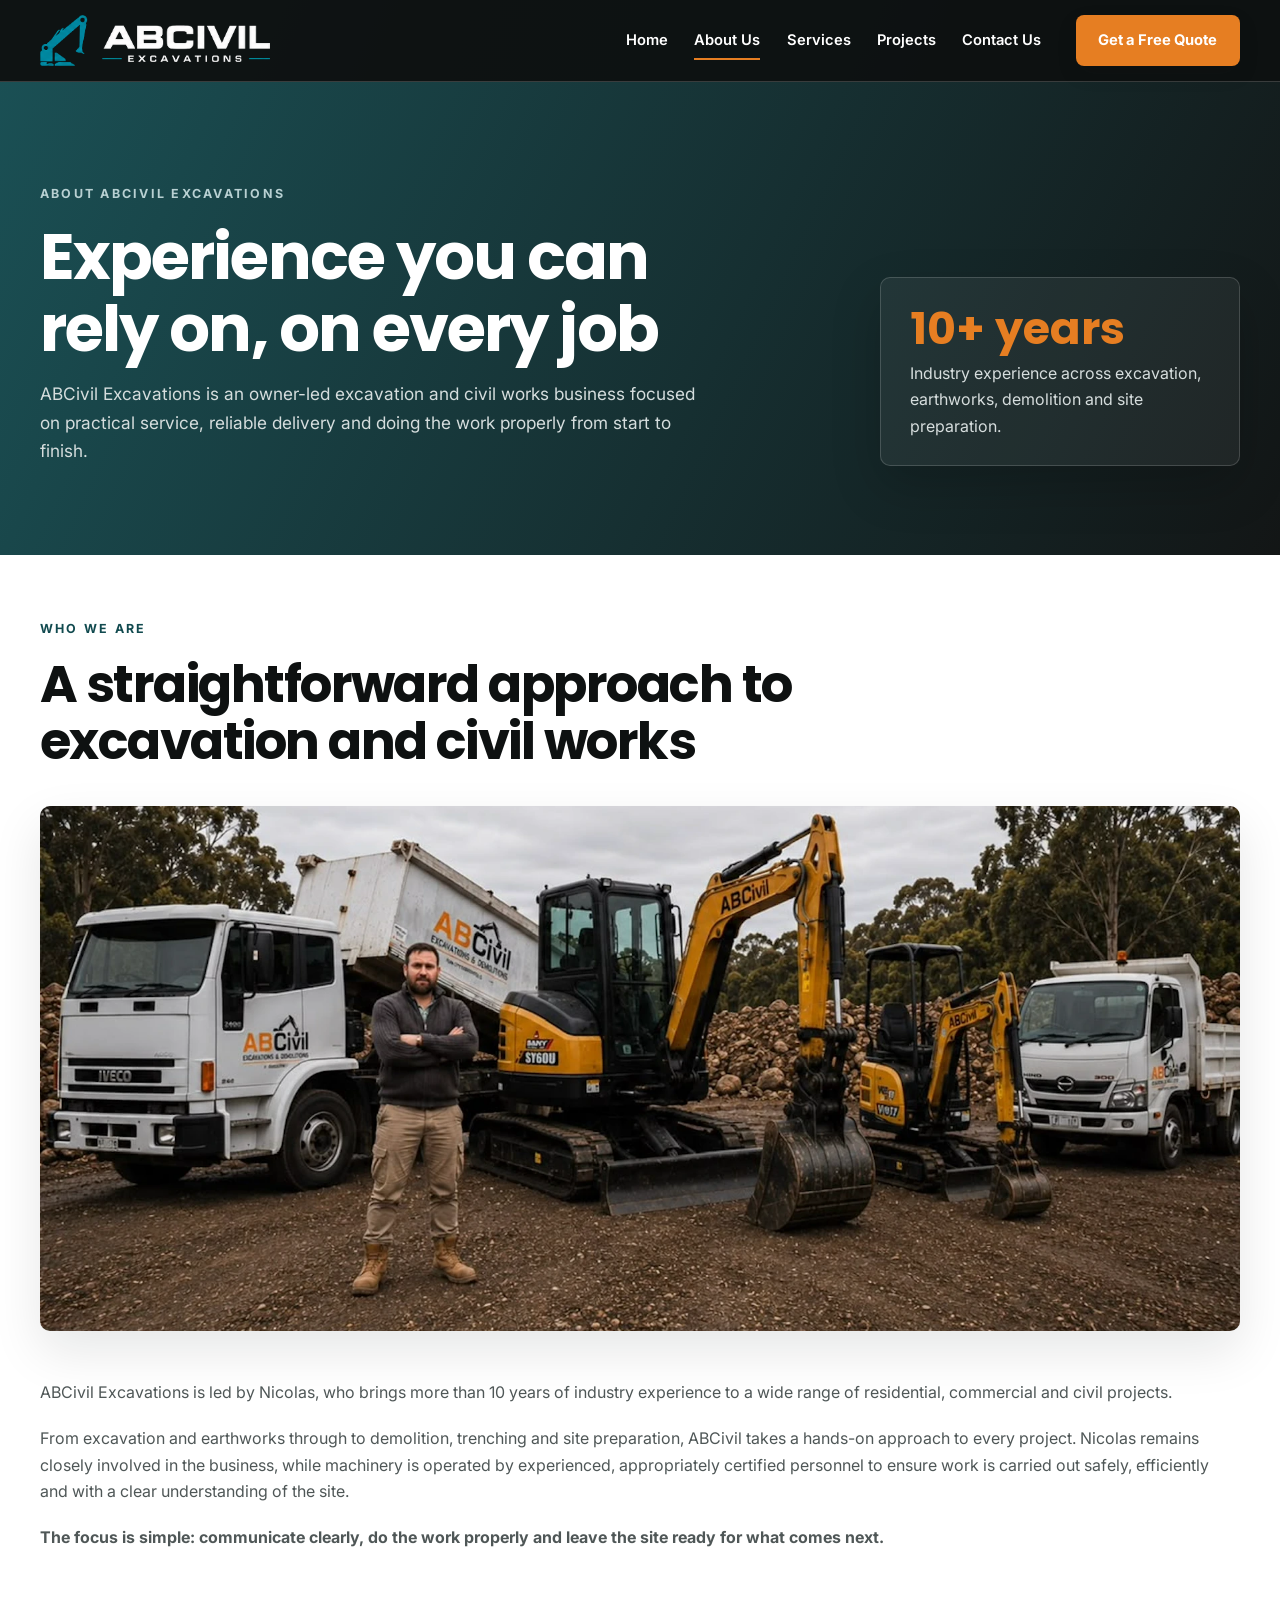
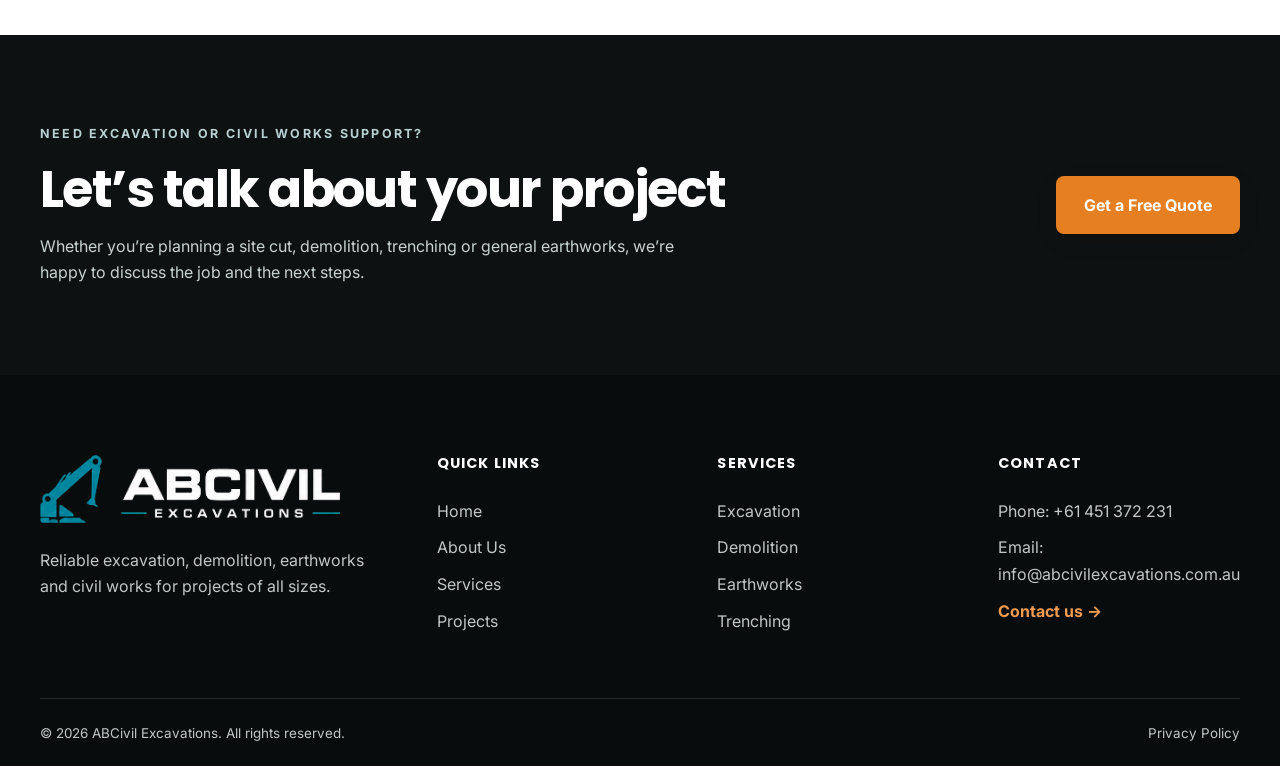
==== commit 637ffdfb: "Update contact information in about.html" ====
--- a/about.html
+++ b/about.html
@@ -113,8 +113,8 @@
       </div>
       <div>
         <h2>Contact</h2>
-        <p>Phone: <a href="tel:+61413186217">+61 413 186 217</a></p>
-        <p>Email: <a href="mailto:contact@abcivilexcavations.com.au">contact@abcivilexcavations.com.au</a></p>
+        <p>Phone: <a href="tel:+61451372231">+61 451 372 231</a></p>
+        <p>Email: <a href="mailto:info@abcivilexcavations.com.au">info@abcivilexcavations.com.au</a></p>
         <a class="text-link footer-link" href="contact.html">Contact us →</a>
       </div>
     </div>
--- a/assets/css/style.css
+++ b/assets/css/style.css
@@ -1,5 +1,5 @@
 :root{--green:#114a4f;--green-dark:#0b383c;--orange:#e67e22;--orange-dark:#c96917;--ink:#0e1111;--grey:#6f7777;--light:#f3f5f4;--white:#fff;--border:#dfe5e3;--shadow:0 16px 40px rgba(14,17,17,.09);--radius:10px;--container:1200px;--header-height:82px;--transition:250ms ease}
-*{box-sizing:border-box}html{scroll-behavior:smooth;scroll-padding-top:var(--header-height)}body{margin:0;color:var(--ink);background:var(--white);font-family:"Inter",sans-serif;line-height:1.65;-webkit-font-smoothing:antialiased}body.menu-open{overflow:hidden}img{display:block;max-width:100%;height:auto}a{color:inherit;text-decoration:none}button{font:inherit}h1,h2,h3{margin:0 0 1rem;font-family:"Poppins",sans-serif;line-height:1.12;letter-spacing:-.03em}h1{font-size:clamp(2.75rem,6vw,5.7rem);max-width:940px}h2{font-size:clamp(2rem,4vw,3.45rem)}h3{font-size:1.25rem}p{margin:0 0 1.25rem}.container{width:min(calc(100% - 40px),var(--container));margin-inline:auto}.section{padding:clamp(5rem,9vw,8.5rem) 0}.section-tight{padding-top:clamp(4rem,7vw,6.5rem)}.eyebrow{margin-bottom:1rem;color:var(--green);font-size:.78rem;font-weight:700;letter-spacing:.18em;text-transform:uppercase}.eyebrow.light{color:#b8d0d2}.lead{font-size:clamp(1.1rem,2vw,1.35rem);line-height:1.65}.sr-only{position:absolute;width:1px;height:1px;padding:0;margin:-1px;overflow:hidden;clip:rect(0,0,0,0);white-space:nowrap;border:0}.skip-link{position:fixed;left:1rem;top:-5rem;z-index:9999;background:var(--orange);color:#fff;padding:.75rem 1rem;border-radius:6px}.skip-link:focus{top:1rem}.button{display:inline-flex;align-items:center;justify-content:center;min-height:50px;padding:.8rem 1.35rem;border:1px solid transparent;border-radius:8px;font-weight:700;box-shadow:0 8px 20px rgba(14,17,17,.12);transition:transform var(--transition),background var(--transition),box-shadow var(--transition)}.button:hover,.button:focus-visible{transform:translateY(-2px);box-shadow:0 12px 28px rgba(14,17,17,.18)}.button-primary{background:var(--green);color:#fff}.button-primary:hover{background:var(--green-dark)}.button-accent{background:var(--orange);color:#fff}.button-accent:hover{background:var(--orange-dark)}.button-large{min-height:58px;padding-inline:1.7rem}.button-group{display:flex;flex-wrap:wrap;gap:.9rem;margin-top:2rem}.text-link{display:inline-flex;gap:.45rem;align-items:center;color:var(--green);font-weight:700}.text-link span{transition:transform var(--transition)}.text-link:hover span{transform:translateX(4px)}
+*{box-sizing:border-box}html{scroll-behavior:smooth;scroll-padding-top:var(--header-height)}body{margin:0;color:var(--ink);background:var(--white);font-family:"Inter",sans-serif;line-height:1.65;-webkit-font-smoothing:antialiased}body.menu-open{overflow:hidden}img{display:block;max-width:100%;height:auto}a{color:inherit;text-decoration:none}button{font:inherit}h1,h2,h3{margin:0 0 1rem;font-family:"Poppins",sans-serif;line-height:1.12;letter-spacing:-.03em}h1{font-size:clamp(2.75rem,6vw,5.7rem);max-width:940px}h2{font-size:clamp(2rem,4vw,3.45rem)}h3{font-size:1.25rem}p{margin:0 0 1.25rem}.container{width:min(calc(100% - 40px),var(--container));margin-inline:auto}.section{padding:clamp(3rem,5vw,5rem) 0}.section-tight{padding-top:clamp(2.5rem,4vw,3.5rem)}.eyebrow{margin-bottom:1rem;color:var(--green);font-size:.78rem;font-weight:700;letter-spacing:.18em;text-transform:uppercase}.eyebrow.light{color:#b8d0d2}.lead{font-size:clamp(1.1rem,2vw,1.35rem);line-height:1.65}.sr-only{position:absolute;width:1px;height:1px;padding:0;margin:-1px;overflow:hidden;clip:rect(0,0,0,0);white-space:nowrap;border:0}.skip-link{position:fixed;left:1rem;top:-5rem;z-index:9999;background:var(--orange);color:#fff;padding:.75rem 1rem;border-radius:6px}.skip-link:focus{top:1rem}.button{display:inline-flex;align-items:center;justify-content:center;min-height:50px;padding:.8rem 1.35rem;border:1px solid transparent;border-radius:8px;font-weight:700;box-shadow:0 8px 20px rgba(14,17,17,.12);transition:transform var(--transition),background var(--transition),box-shadow var(--transition)}.button:hover,.button:focus-visible{transform:translateY(-2px);box-shadow:0 12px 28px rgba(14,17,17,.18)}.button-primary{background:var(--green);color:#fff}.button-primary:hover{background:var(--green-dark)}.button-accent{background:var(--orange);color:#fff}.button-accent:hover{background:var(--orange-dark)}.button-large{min-height:58px;padding-inline:1.7rem}.button-group{display:flex;flex-wrap:wrap;gap:.9rem;margin-top:2rem}.text-link{display:inline-flex;gap:.45rem;align-items:center;color:var(--green);font-weight:700}.text-link span{transition:transform var(--transition)}.text-link:hover span{transform:translateX(4px)}
 .site-header{position:fixed;inset:0 0 auto;z-index:100;height:var(--header-height);color:#fff;border-bottom:1px solid rgba(255,255,255,.18);transition:background var(--transition),box-shadow var(--transition),height var(--transition)}.site-header.scrolled{background:rgba(14,17,17,.96);box-shadow:0 8px 24px rgba(0,0,0,.18)}.nav-wrap{height:100%;display:flex;align-items:center;justify-content:space-between;gap:2rem}.brand{display:inline-flex;align-items:center}.brand-logo{display:block;width:clamp(190px,18vw,260px);height:auto}.brand-logo-footer{width:min(100%,300px)}.phase-logo{width:min(100%,420px)}.primary-nav{display:flex;align-items:center;gap:1.65rem;font-size:.92rem;font-weight:600}.primary-nav>a:not(.button){position:relative}.primary-nav>a:not(.button)::after{content:"";position:absolute;left:0;right:100%;bottom:-7px;height:2px;background:var(--orange);transition:right var(--transition)}.primary-nav>a:hover::after,.primary-nav>a.active::after{right:0}.nav-cta{margin-left:.5rem}.menu-toggle{display:none;width:46px;height:46px;border:0;background:transparent}.menu-toggle span:not(.sr-only){display:block;width:26px;height:2px;margin:6px auto;background:#fff;transition:transform var(--transition),opacity var(--transition)}
 .hero{position:relative;min-height:clamp(690px,88vh,920px);display:grid;align-items:center;color:#fff;overflow:hidden}.hero-media,.hero-overlay{position:absolute;inset:0}.hero-media{background:url("../images/hero/abcivil-fleet.webp") 42% 44%/cover no-repeat;transform:scale(1.01)}.hero-overlay{background:linear-gradient(90deg,rgba(5,14,15,.87) 0%,rgba(5,14,15,.62) 55%,rgba(5,14,15,.22) 100%),linear-gradient(0deg,rgba(5,14,15,.38),transparent 45%)}.hero-content{position:relative;z-index:1;padding-top:var(--header-height)}.hero h1{font-size:clamp(2.8rem,5vw,5rem);line-height:1.05;max-width:850px}.hero-lead{max-width:690px;font-size:clamp(1.08rem,2vw,1.35rem);color:#e2e8e7}.scroll-cue{position:absolute;z-index:2;bottom:2rem;left:50%;width:28px;height:46px;border:1px solid rgba(255,255,255,.55);border-radius:20px}.scroll-cue span{position:absolute;top:9px;left:50%;width:4px;height:8px;border-radius:4px;background:#fff;transform:translateX(-50%);animation:scrollCue 1.8s infinite}@keyframes scrollCue{0%{opacity:0;transform:translate(-50%,0)}30%{opacity:1}100%{opacity:0;transform:translate(-50%,16px)}}
 .section-heading{max-width:760px;margin-bottom:3.25rem}.section-heading.centered{text-align:center;margin-inline:auto}.section-heading>p:last-child{color:var(--grey)}.heading-row{max-width:none;display:grid;grid-template-columns:1.2fr .8fr;gap:4rem;align-items:end}.heading-row>p{max-width:480px}.trust-grid{display:grid;grid-template-columns:repeat(4,1fr);border:1px solid var(--border);background:#fff}.trust-card{padding:2.1rem;border-right:1px solid var(--border)}.trust-card:last-child{border-right:0}.trust-card svg{width:38px;height:38px;margin-bottom:1.5rem;stroke:var(--green);fill:none;stroke-width:1.6;stroke-linecap:round;stroke-linejoin:round}.trust-card p{margin:0;color:var(--grey);font-size:.94rem}.about-section{background:var(--light)}.split-layout{display:grid;grid-template-columns:1.02fr .98fr;gap:clamp(3rem,7vw,7rem);align-items:center}.image-frame{position:relative}.image-frame img{width:100%;aspect-ratio:4/3;object-fit:cover;box-shadow:var(--shadow)}.image-badge{position:absolute;right:-1.2rem;bottom:-1.2rem;display:flex;flex-direction:column;min-width:220px;padding:1.25rem 1.5rem;background:var(--green);color:#fff;box-shadow:var(--shadow)}.image-badge strong{font:700 1.25rem "Poppins"}.image-badge span{color:#c8dada;font-size:.86rem}.content-panel>p:not(.eyebrow){color:#4b5353}.services-grid{display:grid;grid-template-columns:repeat(3,1fr);gap:1.25rem}.service-card{position:relative;min-height:300px;padding:2rem;background:#fff;border:1px solid var(--border);border-radius:var(--radius);box-shadow:0 8px 24px rgba(14,17,17,.04);transition:transform var(--transition),box-shadow var(--transition),border var(--transition)}.service-card:hover{transform:translateY(-5px);box-shadow:var(--shadow);border-color:transparent}.service-card>span{display:block;margin-bottom:2.8rem;color:var(--orange);font-size:.8rem;font-weight:700}.service-card p{color:var(--grey)}.service-card a{position:absolute;left:2rem;bottom:1.8rem;color:var(--green);font-weight:700;font-size:.9rem}.testimonials-section{background:var(--ink);color:#fff}.testimonial-wrap{display:grid;grid-template-columns:.8fr 1.2fr;gap:clamp(3rem,8vw,8rem);align-items:center}.testimonial-wrap blockquote{margin:0;padding:2rem 0 2rem 2rem;border-left:3px solid var(--orange)}.testimonial-wrap blockquote p{font:600 clamp(1.25rem,2.5vw,1.9rem)/1.55 "Poppins"}.testimonial-wrap footer{color:#9eaaaa}.cta-section{padding:clamp(4rem,7vw,6rem) 0;background:var(--green);color:#fff}.cta-inner{display:flex;justify-content:space-between;align-items:center;gap:3rem}.cta-inner h2{max-width:780px}.cta-inner p{max-width:750px;color:#c8dada}.site-footer{padding-top:5rem;background:#090c0c;color:#c0c8c7}.footer-grid{display:grid;grid-template-columns:1.5fr repeat(3,1fr);gap:3rem;padding-bottom:4rem}.brand-footer{color:#fff;margin-bottom:1.5rem;display:inline-flex}.footer-grid>div:first-child p{max-width:330px}.footer-grid h2{color:#fff;font-size:.9rem;letter-spacing:.08em;text-transform:uppercase}.footer-grid>div:not(:first-child){display:flex;flex-direction:column;align-items:flex-start;gap:.65rem}.footer-grid a:hover{color:#fff}.footer-grid p{margin:0}.footer-link{color:#ef9b51!important}.footer-bottom{display:flex;justify-content:space-between;gap:2rem;padding:1.4rem 0;border-top:1px solid #222a29;font-size:.84rem}.footer-bottom p{margin:0}
@@ -9,3 +9,6 @@
 @media (prefers-reduced-motion:reduce){html{scroll-behavior:auto}*,*::before,*::after{animation-duration:.01ms!important;animation-iteration-count:1!important;transition-duration:.01ms!important}.reveal{opacity:1;transform:none}}
 
 @media (max-width:680px){.brand-logo{width:178px}.brand-logo-footer{width:240px}.phase-logo{width:min(100%,330px)}}
+
+
+
--- a/assets/css/about.css
+++ b/assets/css/about.css
@@ -73,7 +73,7 @@
 }
 
 .about-story-copy {
-  max-width: 900px;
+  max-width: none;
 }
 
 .about-story-copy p {
